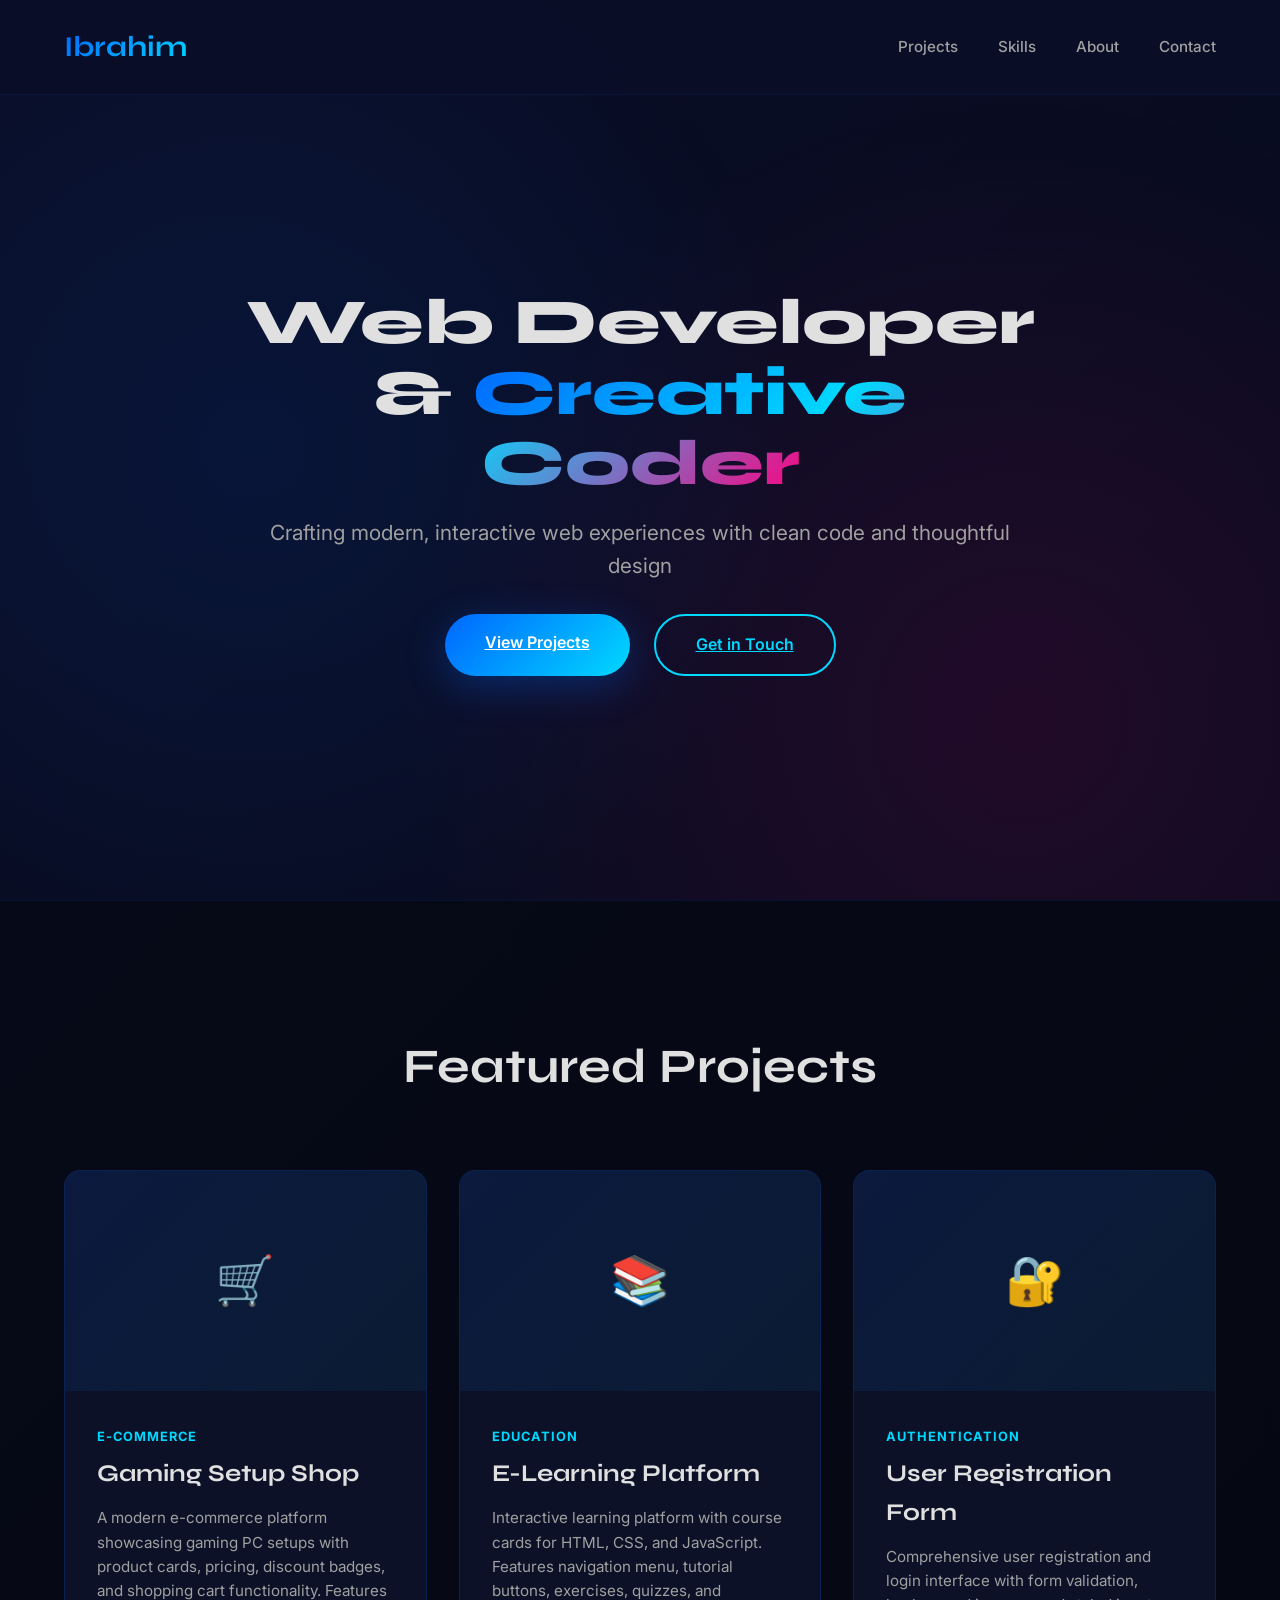
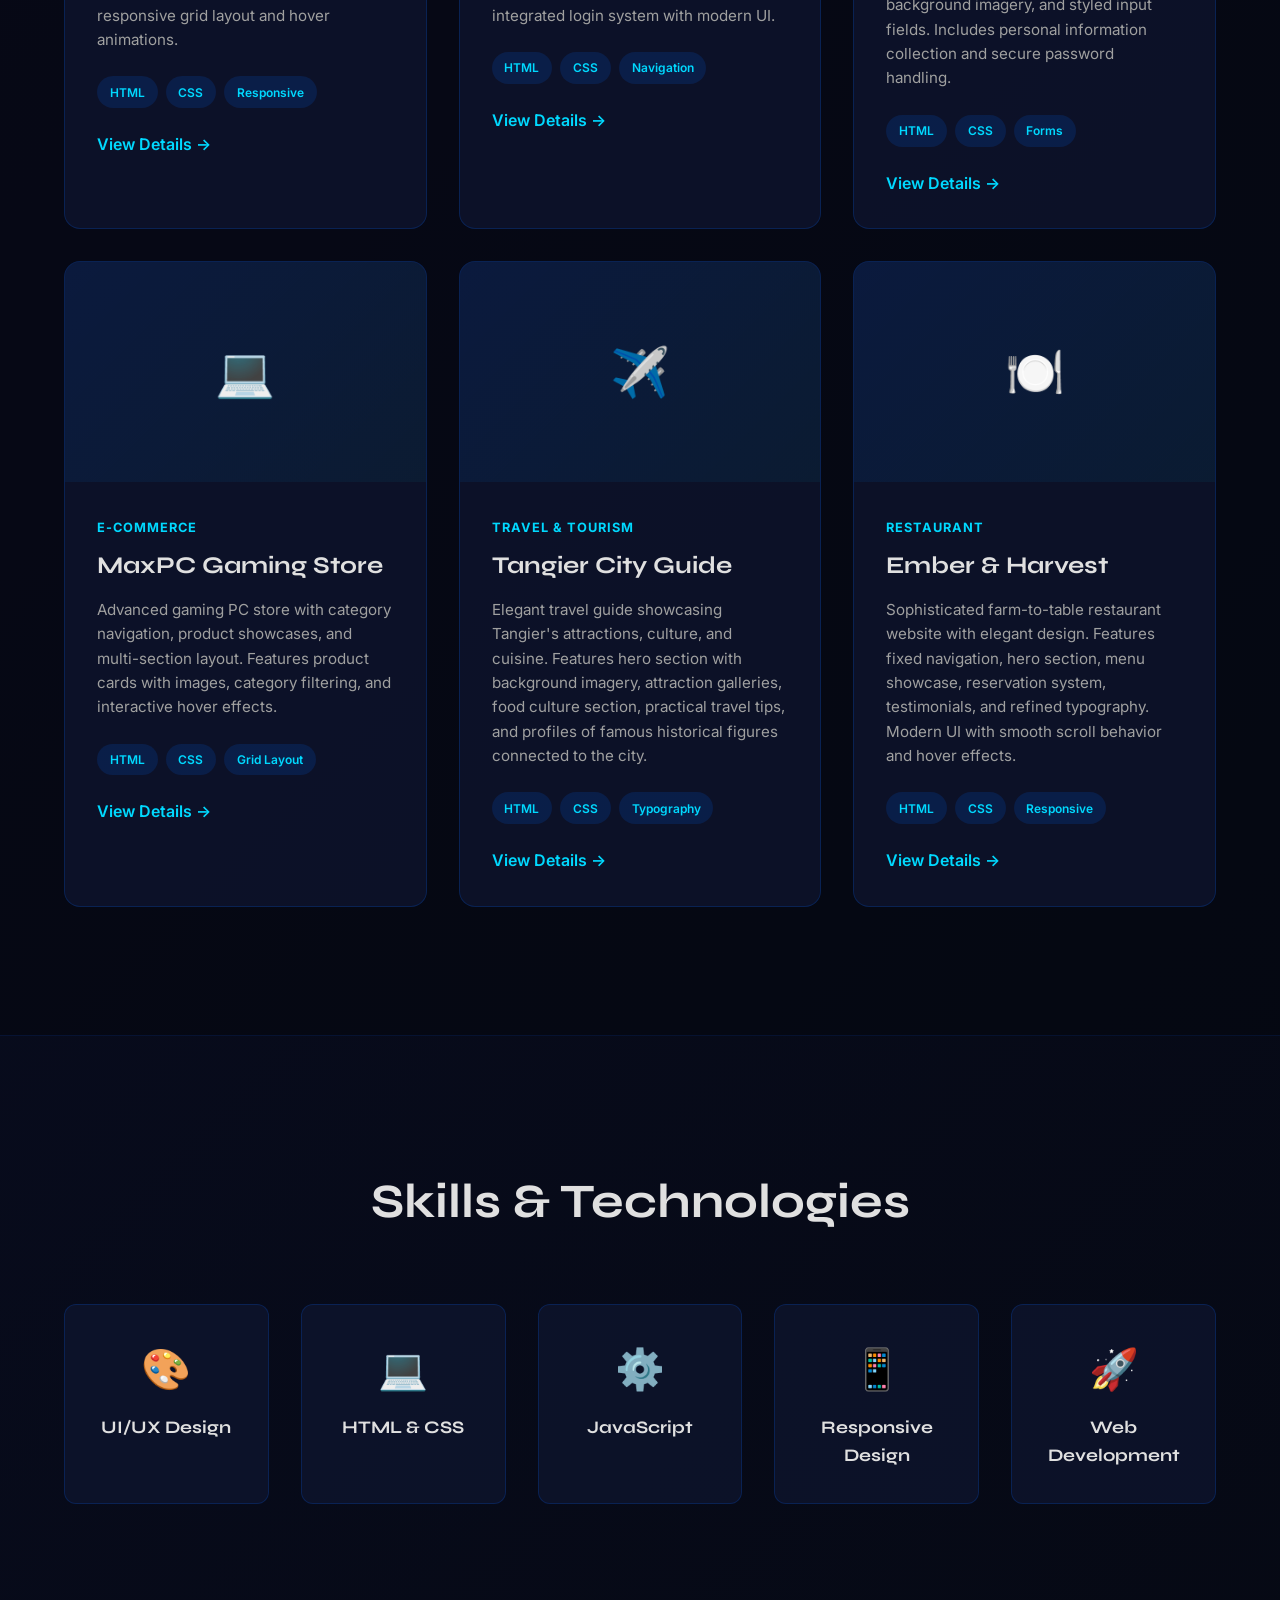
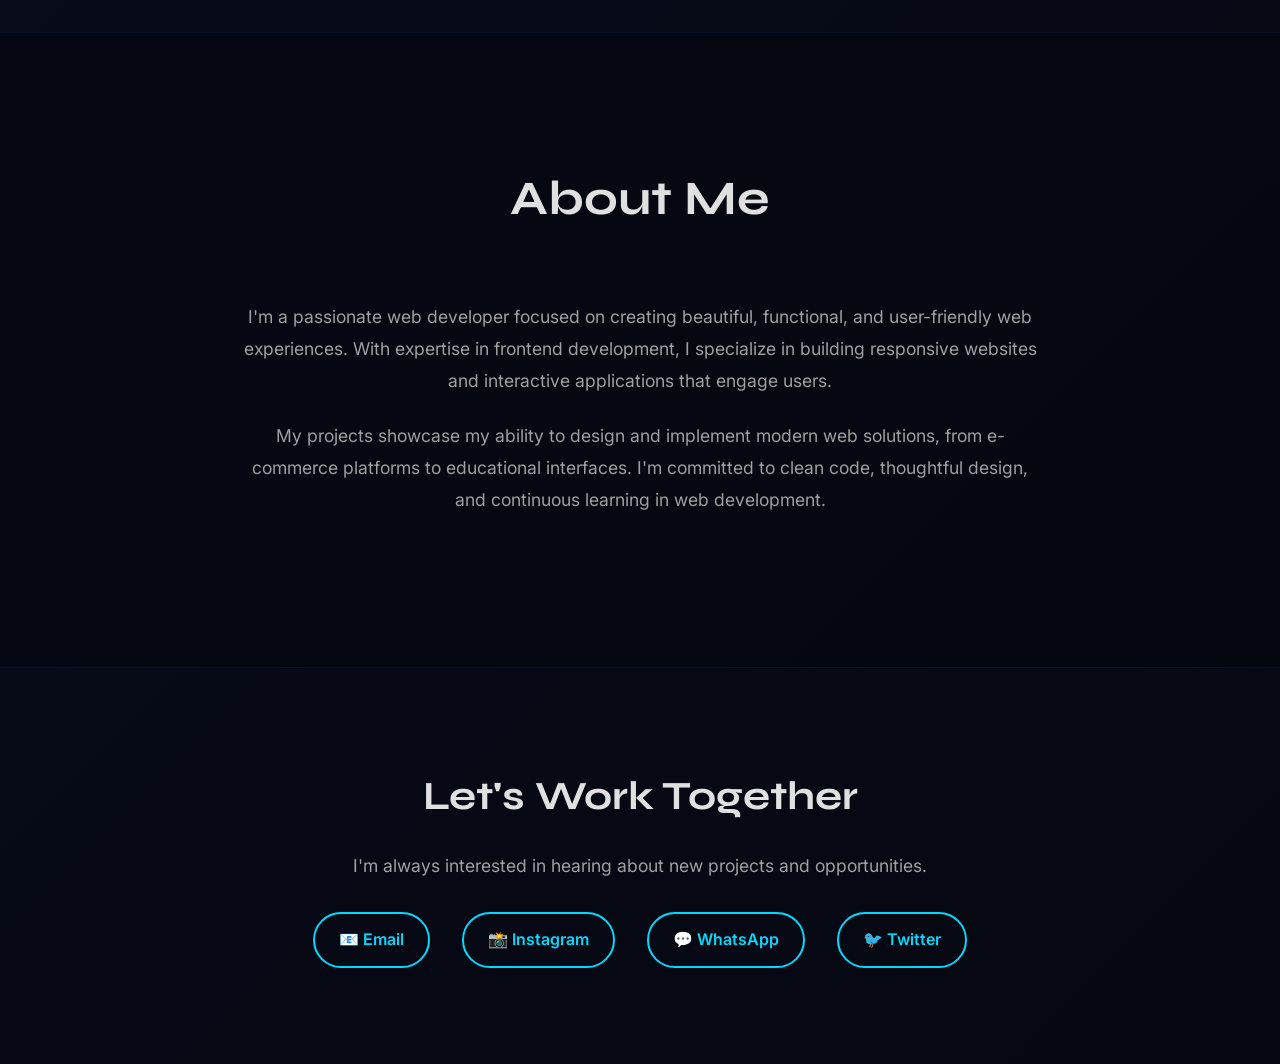
==== index.html @ f7ccb969 "Update index.html" ====
<!DOCTYPE html>
<html lang="en">
<head>
    <meta charset="UTF-8">
    <meta name="viewport" content="width=device-width, initial-scale=1.0">
    <title>Ibrahim - Web Developer Portfolio</title>
    <link rel="preconnect" href="https://fonts.googleapis.com">
    <link rel="preconnect" href="https://fonts.gstatic.com" crossorigin>
    <link href="https://fonts.googleapis.com/css2?family=Syne:wght@400;500;600;700;800&family=Inter:wght@300;400;500;600&display=swap" rel="stylesheet">
    <style>
        * {
            margin: 0;
            padding: 0;
            box-sizing: border-box;
        }

        :root {
            --primary: #0066ff;
            --secondary: #00d9ff;
            --dark: #0a0e27;
            --darker: #050810;
            --text: #e0e0e0;
            --text-muted: #a0a0a0;
            --accent: #ff0080;
            --success: #00d97e;
        }

        html {
            scroll-behavior: smooth;
        }

        body {
            font-family: 'Inter', sans-serif;
            background: linear-gradient(135deg, var(--dark) 0%, var(--darker) 100%);
            color: var(--text);
            line-height: 1.6;
            overflow-x: hidden;
            position: relative;
        }

        /* Background decorative elements */
        body::before {
            content: '';
            position: fixed;
            top: 0;
            left: 0;
            width: 100%;
            height: 100%;
            background: 
                radial-gradient(circle at 20% 50%, rgba(0, 102, 255, 0.1) 0%, transparent 50%),
                radial-gradient(circle at 80% 80%, rgba(255, 0, 128, 0.1) 0%, transparent 50%);
            pointer-events: none;
            z-index: -1;
        }

        /* Navigation */
        nav {
            position: fixed;
            top: 0;
            left: 0;
            right: 0;
            background: rgba(10, 14, 39, 0.95);
            backdrop-filter: blur(10px);
            padding: 1.5rem 5%;
            display: flex;
            justify-content: space-between;
            align-items: center;
            z-index: 1000;
            border-bottom: 1px solid rgba(0, 102, 255, 0.1);
        }

        .logo {
            font-family: 'Syne', sans-serif;
            font-size: 1.8rem;
            font-weight: 700;
            background: linear-gradient(135deg, var(--primary), var(--secondary));
            -webkit-background-clip: text;
            -webkit-text-fill-color: transparent;
            background-clip: text;
        }

        nav ul {
            display: flex;
            list-style: none;
            gap: 2.5rem;
        }

        nav a {
            color: var(--text-muted);
            text-decoration: none;
            font-size: 0.95rem;
            font-weight: 500;
            transition: color 0.3s ease;
            position: relative;
        }

        nav a::after {
            content: '';
            position: absolute;
            bottom: -5px;
            left: 0;
            width: 0;
            height: 2px;
            background: var(--secondary);
            transition: width 0.3s ease;
        }

        nav a:hover {
            color: var(--secondary);
        }

        nav a:hover::after {
            width: 100%;
        }

        /* Hero Section */
        .hero {
            min-height: 100vh;
            display: flex;
            align-items: center;
            justify-content: center;
            padding: 8rem 5% 4rem;
            text-align: center;
            position: relative;
            overflow: hidden;
        }

        .hero-content {
            max-width: 800px;
            z-index: 10;
            animation: fadeInUp 1s ease-out;
        }

        .hero h1 {
            font-family: 'Syne', sans-serif;
            font-size: 4rem;
            font-weight: 800;
            margin-bottom: 1rem;
            line-height: 1.1;
            animation: fadeInUp 1s ease-out 0.2s both;
        }

        .hero h1 .highlight {
            background: linear-gradient(135deg, var(--primary), var(--secondary), var(--accent));
            -webkit-background-clip: text;
            -webkit-text-fill-color: transparent;
            background-clip: text;
        }

        .hero p {
            font-size: 1.3rem;
            color: var(--text-muted);
            margin-bottom: 2rem;
            animation: fadeInUp 1s ease-out 0.4s both;
        }

        .cta-buttons {
            display: flex;
            gap: 1.5rem;
            justify-content: center;
            animation: fadeInUp 1s ease-out 0.6s both;
        }

        .btn {
            padding: 1rem 2.5rem;
            border: none;
            border-radius: 50px;
            font-size: 1rem;
            font-weight: 600;
            cursor: pointer;
            transition: all 0.3s ease;
            font-family: 'Inter', sans-serif;
        }

        .btn-primary {
            background: linear-gradient(135deg, var(--primary), var(--secondary));
            color: white;
            box-shadow: 0 10px 40px rgba(0, 102, 255, 0.3);
        }

        .btn-primary:hover {
            transform: translateY(-2px);
            box-shadow: 0 20px 60px rgba(0, 102, 255, 0.5);
        }

        .btn-secondary {
            background: transparent;
            color: var(--secondary);
            border: 2px solid var(--secondary);
        }

        .btn-secondary:hover {
            background: rgba(0, 217, 255, 0.1);
            transform: translateY(-2px);
        }

        /* Projects Section */
        .projects {
            padding: 8rem 5%;
            background: rgba(5, 8, 16, 0.6);
            border-top: 1px solid rgba(0, 102, 255, 0.1);
        }

        .section-title {
            font-family: 'Syne', sans-serif;
            font-size: 3rem;
            font-weight: 700;
            margin-bottom: 4rem;
            text-align: center;
        }

        .projects-grid {
            display: grid;
            grid-template-columns: repeat(auto-fit, minmax(350px, 1fr));
            gap: 2rem;
            max-width: 1400px;
            margin: 0 auto;
        }

        .project-card {
            background: rgba(14, 20, 45, 0.8);
            border: 1px solid rgba(0, 102, 255, 0.2);
            border-radius: 16px;
            overflow: hidden;
            transition: all 0.4s ease;
            animation: fadeInUp 0.8s ease-out forwards;
            opacity: 0;
        }

        .project-card:nth-child(1) { animation-delay: 0.1s; }
        .project-card:nth-child(2) { animation-delay: 0.2s; }
        .project-card:nth-child(3) { animation-delay: 0.3s; }
        .project-card:nth-child(4) { animation-delay: 0.4s; }

        .project-card:hover {
            border-color: var(--secondary);
            box-shadow: 0 20px 60px rgba(0, 217, 255, 0.2);
            transform: translateY(-8px);
        }

        .project-image {
            width: 100%;
            height: 220px;
            background: linear-gradient(135deg, rgba(0, 102, 255, 0.1), rgba(0, 217, 255, 0.05));
            display: flex;
            align-items: center;
            justify-content: center;
            font-size: 3rem;
            position: relative;
            overflow: hidden;
        }

        .project-image::before {
            content: '';
            position: absolute;
            top: 0;
            left: -100%;
            width: 100%;
            height: 100%;
            background: linear-gradient(90deg, transparent, rgba(255, 255, 255, 0.1), transparent);
            transition: left 0.5s;
        }

        .project-card:hover .project-image::before {
            left: 100%;
        }

        .project-content {
            padding: 2rem;
        }

        .project-tag {
            display: inline-block;
            color: var(--secondary);
            font-size: 0.8rem;
            font-weight: 700;
            text-transform: uppercase;
            margin-bottom: 0.5rem;
            letter-spacing: 1px;
        }

        .project-title {
            font-family: 'Syne', sans-serif;
            font-size: 1.5rem;
            font-weight: 700;
            margin-bottom: 0.8rem;
        }

        .project-desc {
            color: var(--text-muted);
            margin-bottom: 1.5rem;
            line-height: 1.6;
            font-size: 0.95rem;
        }

        .project-tech {
            display: flex;
            flex-wrap: wrap;
            gap: 0.5rem;
            margin-bottom: 1.5rem;
        }

        .tech-badge {
            background: rgba(0, 102, 255, 0.15);
            color: var(--secondary);
            padding: 0.4rem 0.8rem;
            border-radius: 20px;
            font-size: 0.75rem;
            font-weight: 600;
        }

        .project-link {
            display: inline-block;
            color: var(--secondary);
            text-decoration: none;
            font-weight: 600;
            transition: all 0.3s ease;
            position: relative;
        }

        .project-link::after {
            content: ' →';
            transition: transform 0.3s ease;
        }

        .project-link:hover::after {
            transform: translateX(5px);
        }

        /* Skills Section */
        .skills {
            padding: 8rem 5%;
            border-top: 1px solid rgba(0, 102, 255, 0.1);
        }

        .skills-grid {
            display: grid;
            grid-template-columns: repeat(auto-fit, minmax(200px, 1fr));
            gap: 2rem;
            max-width: 1200px;
            margin: 0 auto;
        }

        .skill-box {
            background: rgba(14, 20, 45, 0.8);
            border: 1px solid rgba(0, 102, 255, 0.2);
            border-radius: 12px;
            padding: 2rem;
            text-align: center;
            transition: all 0.3s ease;
            animation: fadeInUp 0.8s ease-out forwards;
            opacity: 0;
        }

        .skill-box:nth-child(1) { animation-delay: 0.1s; }
        .skill-box:nth-child(2) { animation-delay: 0.2s; }
        .skill-box:nth-child(3) { animation-delay: 0.3s; }
        .skill-box:nth-child(4) { animation-delay: 0.4s; }
        .skill-box:nth-child(5) { animation-delay: 0.5s; }

        .skill-box:hover {
            background: rgba(14, 20, 45, 1);
            border-color: var(--accent);
            box-shadow: 0 10px 40px rgba(255, 0, 128, 0.15);
            transform: translateY(-5px);
        }

        .skill-icon {
            font-size: 2.5rem;
            margin-bottom: 0.8rem;
        }

        .skill-name {
            font-family: 'Syne', sans-serif;
            font-weight: 700;
            font-size: 1.1rem;
        }

        /* About Section */
        .about {
            padding: 8rem 5%;
            background: rgba(5, 8, 16, 0.6);
            border-top: 1px solid rgba(0, 102, 255, 0.1);
        }

        .about-content {
            max-width: 800px;
            margin: 0 auto;
            text-align: center;
            animation: fadeInUp 0.8s ease-out;
        }

        .about-content p {
            font-size: 1.1rem;
            color: var(--text-muted);
            margin-bottom: 1.5rem;
            line-height: 1.8;
        }

        /* Footer / Contact */
        .contact {
            padding: 6rem 5%;
            text-align: center;
            border-top: 1px solid rgba(0, 102, 255, 0.1);
        }

        .contact h2 {
            font-family: 'Syne', sans-serif;
            font-size: 2.5rem;
            margin-bottom: 1.5rem;
        }

        .contact p {
            font-size: 1.1rem;
            color: var(--text-muted);
            margin-bottom: 2rem;
        }

        .contact-links {
            display: flex;
            gap: 2rem;
            justify-content: center;
            margin-top: 2rem;
            flex-wrap: wrap;
        }

        .contact-link {
            color: var(--secondary);
            text-decoration: none;
            font-weight: 600;
            transition: all 0.3s ease;
            padding: 0.8rem 1.5rem;
            border: 2px solid var(--secondary);
            border-radius: 50px;
        }

        .contact-link:hover {
            background: rgba(0, 217, 255, 0.1);
            transform: translateY(-2px);
        }

        /* Animations */
        @keyframes fadeInUp {
            from {
                opacity: 0;
                transform: translateY(30px);
            }
            to {
                opacity: 1;
                transform: translateY(0);
            }
        }

        /* Responsive */
        @media (max-width: 768px) {
            nav {
                padding: 1rem 3%;
                flex-direction: column;
                gap: 1rem;
            }

            nav ul {
                gap: 1rem;
                font-size: 0.85rem;
            }

            .hero {
                padding: 6rem 3% 2rem;
            }

            .hero h1 {
                font-size: 2.5rem;
            }

            .hero p {
                font-size: 1rem;
            }

            .cta-buttons {
                flex-direction: column;
                gap: 1rem;
            }

            .btn {
                width: 100%;
            }

            .section-title {
                font-size: 2rem;
            }

            .projects-grid {
                grid-template-columns: 1fr;
            }

            .skills-grid {
                grid-template-columns: repeat(2, 1fr);
            }

            .contact-links {
                flex-direction: column;
                gap: 1rem;
            }

            .contact-link {
                width: 100%;
            }
        }
    </style>
</head>
<body>
    <!-- Navigation -->
    <nav>
        <div class="logo">Ibrahim</div>
        <ul>
            <li><a href="#projects">Projects</a></li>
            <li><a href="#skills">Skills</a></li>
            <li><a href="#about">About</a></li>
            <li><a href="#contact">Contact</a></li>
        </ul>
    </nav>

    <!-- Hero Section -->
    <section class="hero">
        <div class="hero-content">
            <h1>Web Developer & <span class="highlight">Creative Coder</span></h1>
            <p>Crafting modern, interactive web experiences with clean code and thoughtful design</p>
            <div class="cta-buttons">
                <a href="#projects" class="btn btn-primary">View Projects</a>
                <a href="#contact" class="btn btn-secondary">Get in Touch</a>
            </div>
        </div>
    </section>

    <!-- Projects Section -->
    <section class="projects" id="projects">
        <h2 class="section-title">Featured Projects</h2>
        <div class="projects-grid">
            <!-- Project 1: E-Commerce Shop -->
            <div class="project-card">
                <div class="project-image">🛒</div>
                <div class="project-content">
                    <span class="project-tag">E-Commerce</span>
                    <h3 class="project-title">Gaming Setup Shop</h3>
                    <p class="project-desc">A modern e-commerce platform showcasing gaming PC setups with product cards, pricing, discount badges, and shopping cart functionality. Features responsive grid layout and hover animations.</p>
                    <div class="project-tech">
                        <span class="tech-badge">HTML</span>
                        <span class="tech-badge">CSS</span>
                        <span class="tech-badge">Responsive</span>
                    </div>
                    <a href="https://ibrahimxxd1.github.io/setupgame/" class="project-link" target="_blank">View Details</a>
                </div>
            </div>

            <!-- Project 2: E-Learning Platform -->
            <div class="project-card">
                <div class="project-image">📚</div>
                <div class="project-content">
                    <span class="project-tag">Education</span>
                    <h3 class="project-title">E-Learning Platform</h3>
                    <p class="project-desc">Interactive learning platform with course cards for HTML, CSS, and JavaScript. Features navigation menu, tutorial buttons, exercises, quizzes, and integrated login system with modern UI.</p>
                    <div class="project-tech">
                        <span class="tech-badge">HTML</span>
                        <span class="tech-badge">CSS</span>
                        <span class="tech-badge">Navigation</span>
                    </div>
                    <a href="https://ibrahimxxd1.github.io/e-learning/" class="project-link" target="_blank">View Details</a>
                </div>
            </div>

            <!-- Project 3: User Authentication Form -->
            <div class="project-card">
                <div class="project-image">🔐</div>
                <div class="project-content">
                    <span class="project-tag">Authentication</span>
                    <h3 class="project-title">User Registration Form</h3>
                    <p class="project-desc">Comprehensive user registration and login interface with form validation, background imagery, and styled input fields. Includes personal information collection and secure password handling.</p>
                    <div class="project-tech">
                        <span class="tech-badge">HTML</span>
                        <span class="tech-badge">CSS</span>
                        <span class="tech-badge">Forms</span>
                    </div>
                    <a href="https://ibrahimxxd1.github.io/loginpage/" class="project-link" target="_blank">View Details</a>
                </div>
            </div>

            <!-- Project 4: MaxPC Gaming Store -->
            <div class="project-card">
                <div class="project-image">💻</div>
                <div class="project-content">
                    <span class="project-tag">E-Commerce</span>
                    <h3 class="project-title">MaxPC Gaming Store</h3>
                    <p class="project-desc">Advanced gaming PC store with category navigation, product showcases, and multi-section layout. Features product cards with images, category filtering, and interactive hover effects.</p>
                    <div class="project-tech">
                        <span class="tech-badge">HTML</span>
                        <span class="tech-badge">CSS</span>
                        <span class="tech-badge">Grid Layout</span>
                    </div>
                    <a href="https://ibrahimxxd1.github.io/maxpc/" class="project-link" target="_blank">View Details</a>
                </div>
            </div>

            <!-- Project 5: Tangier City Guide -->
            <div class="project-card">
                <div class="project-image">✈️</div>
                <div class="project-content">
                    <span class="project-tag">Travel & Tourism</span>
                    <h3 class="project-title">Tangier City Guide</h3>
                    <p class="project-desc">Elegant travel guide showcasing Tangier's attractions, culture, and cuisine. Features hero section with background imagery, attraction galleries, food culture section, practical travel tips, and profiles of famous historical figures connected to the city.</p>
                    <div class="project-tech">
                        <span class="tech-badge">HTML</span>
                        <span class="tech-badge">CSS</span>
                        <span class="tech-badge">Typography</span>
                    </div>
                    <a href="https://ibrahimxxd1.github.io/tangier-/" class="project-link" target="_blank">View Details</a>
                </div>
            </div>

            <!-- Project 6: Ember & Harvest Restaurant -->
            <div class="project-card">
                <div class="project-image">🍽️</div>
                <div class="project-content">
                    <span class="project-tag">Restaurant</span>
                    <h3 class="project-title">Ember & Harvest</h3>
                    <p class="project-desc">Sophisticated farm-to-table restaurant website with elegant design. Features fixed navigation, hero section, menu showcase, reservation system, testimonials, and refined typography. Modern UI with smooth scroll behavior and hover effects.</p>
                    <div class="project-tech">
                        <span class="tech-badge">HTML</span>
                        <span class="tech-badge">CSS</span>
                        <span class="tech-badge">Responsive</span>
                    </div>
                    <a href="https://ibrahimxxd1.github.io/resto/" class="project-link" target="_blank">View Details</a>
                </div>
            </div>
        </div>
    </section>

    <!-- Skills Section -->
    <section class="skills" id="skills">
        <h2 class="section-title">Skills & Technologies</h2>
        <div class="skills-grid">
            <div class="skill-box">
                <div class="skill-icon">🎨</div>
                <div class="skill-name">UI/UX Design</div>
            </div>
            <div class="skill-box">
                <div class="skill-icon">💻</div>
                <div class="skill-name">HTML & CSS</div>
            </div>
            <div class="skill-box">
                <div class="skill-icon">⚙️</div>
                <div class="skill-name">JavaScript</div>
            </div>
            <div class="skill-box">
                <div class="skill-icon">📱</div>
                <div class="skill-name">Responsive Design</div>
            </div>
            <div class="skill-box">
                <div class="skill-icon">🚀</div>
                <div class="skill-name">Web Development</div>
            </div>
        </div>
    </section>

    <!-- About Section -->
    <section class="about" id="about">
        <h2 class="section-title">About Me</h2>
        <div class="about-content">
            <p>I'm a passionate web developer focused on creating beautiful, functional, and user-friendly web experiences. With expertise in frontend development, I specialize in building responsive websites and interactive applications that engage users.</p>
            <p>My projects showcase my ability to design and implement modern web solutions, from e-commerce platforms to educational interfaces. I'm committed to clean code, thoughtful design, and continuous learning in web development.</p>
        </div>
    </section>

    <!-- Contact Section -->
    <section class="contact" id="contact">
        <h2>Let's Work Together</h2>
        <p>I'm always interested in hearing about new projects and opportunities.</p>
        <div class="contact-links">
            <a href="/cdn-cgi/l/email-protection#9ff6fdedfef7f6f2b1fdeaf6f3fbecaedff8f2fef6f3b1fcf0f2" class="contact-link">📧 Email</a>
            <a href="#" class="contact-link">📸 Instagram</a>
            <a href="#" class="contact-link">💬 WhatsApp</a>
            <a href="#" class="contact-link">🐦 Twitter</
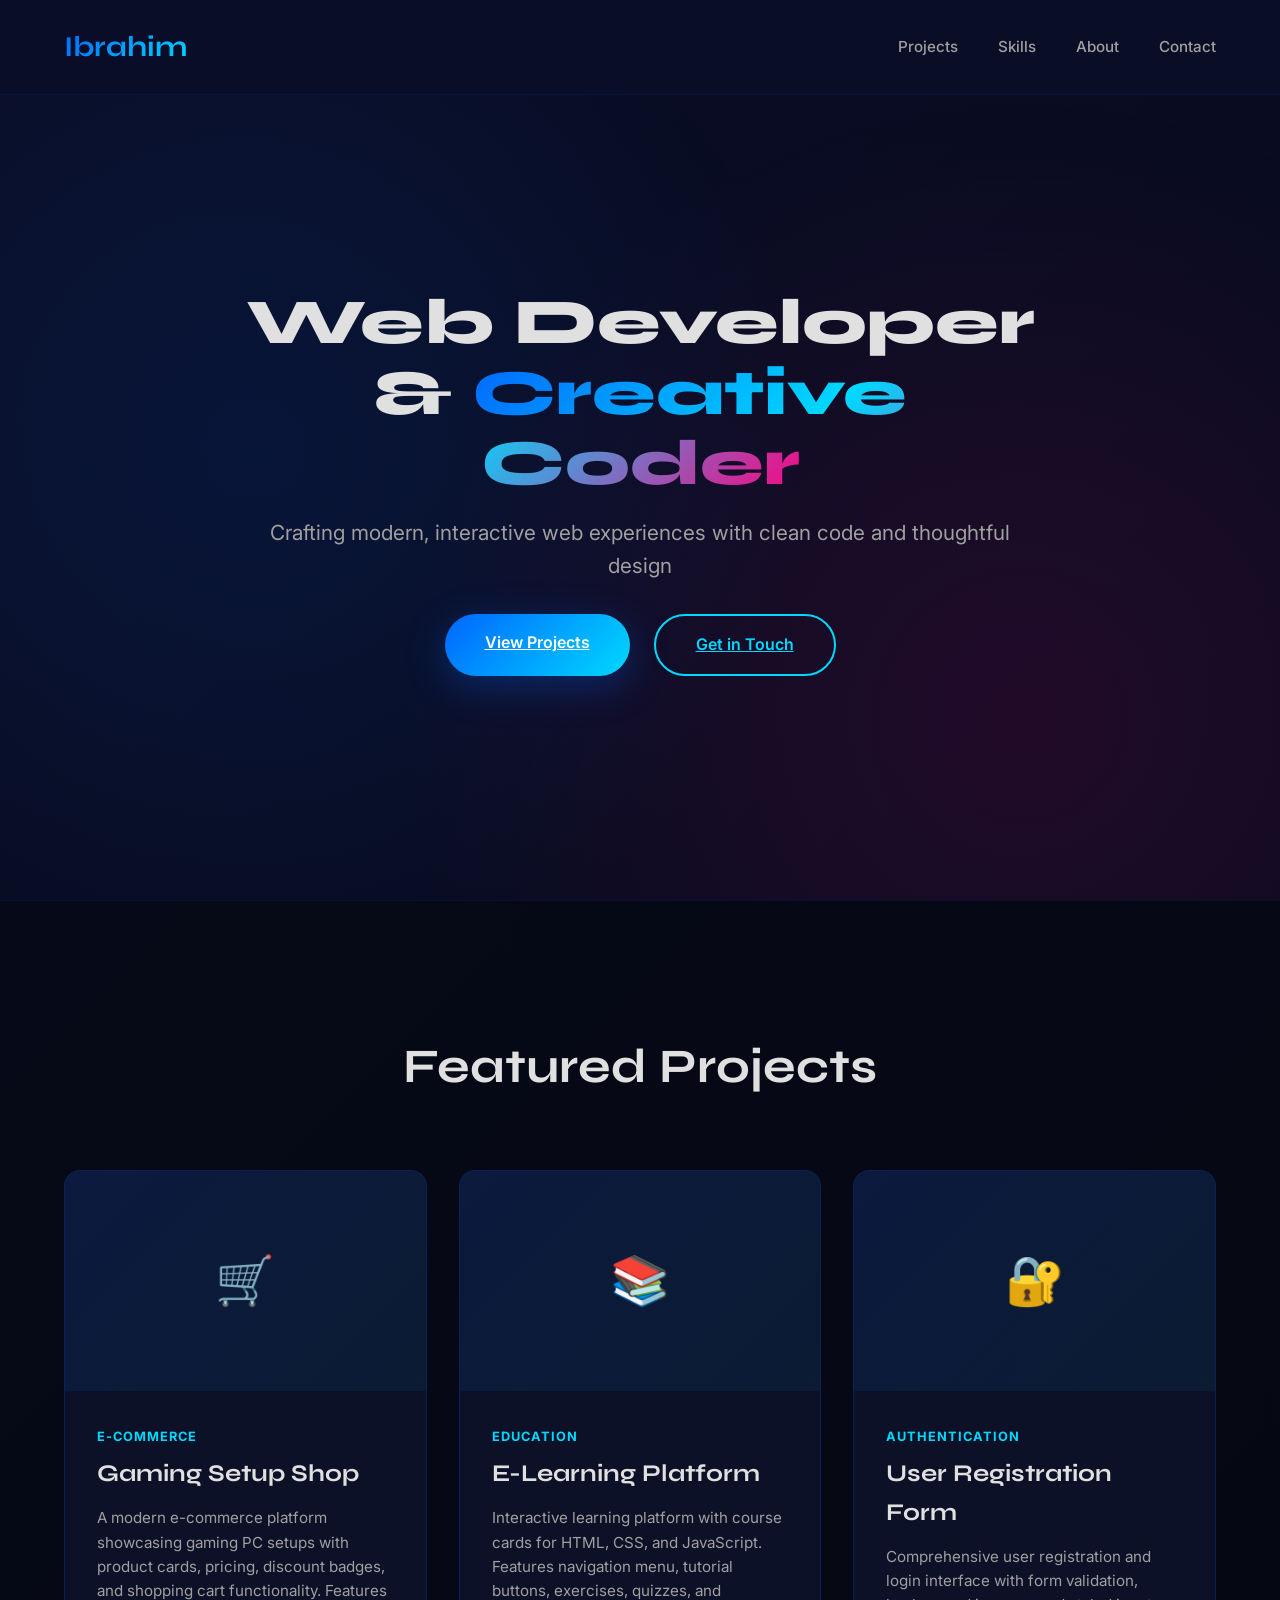
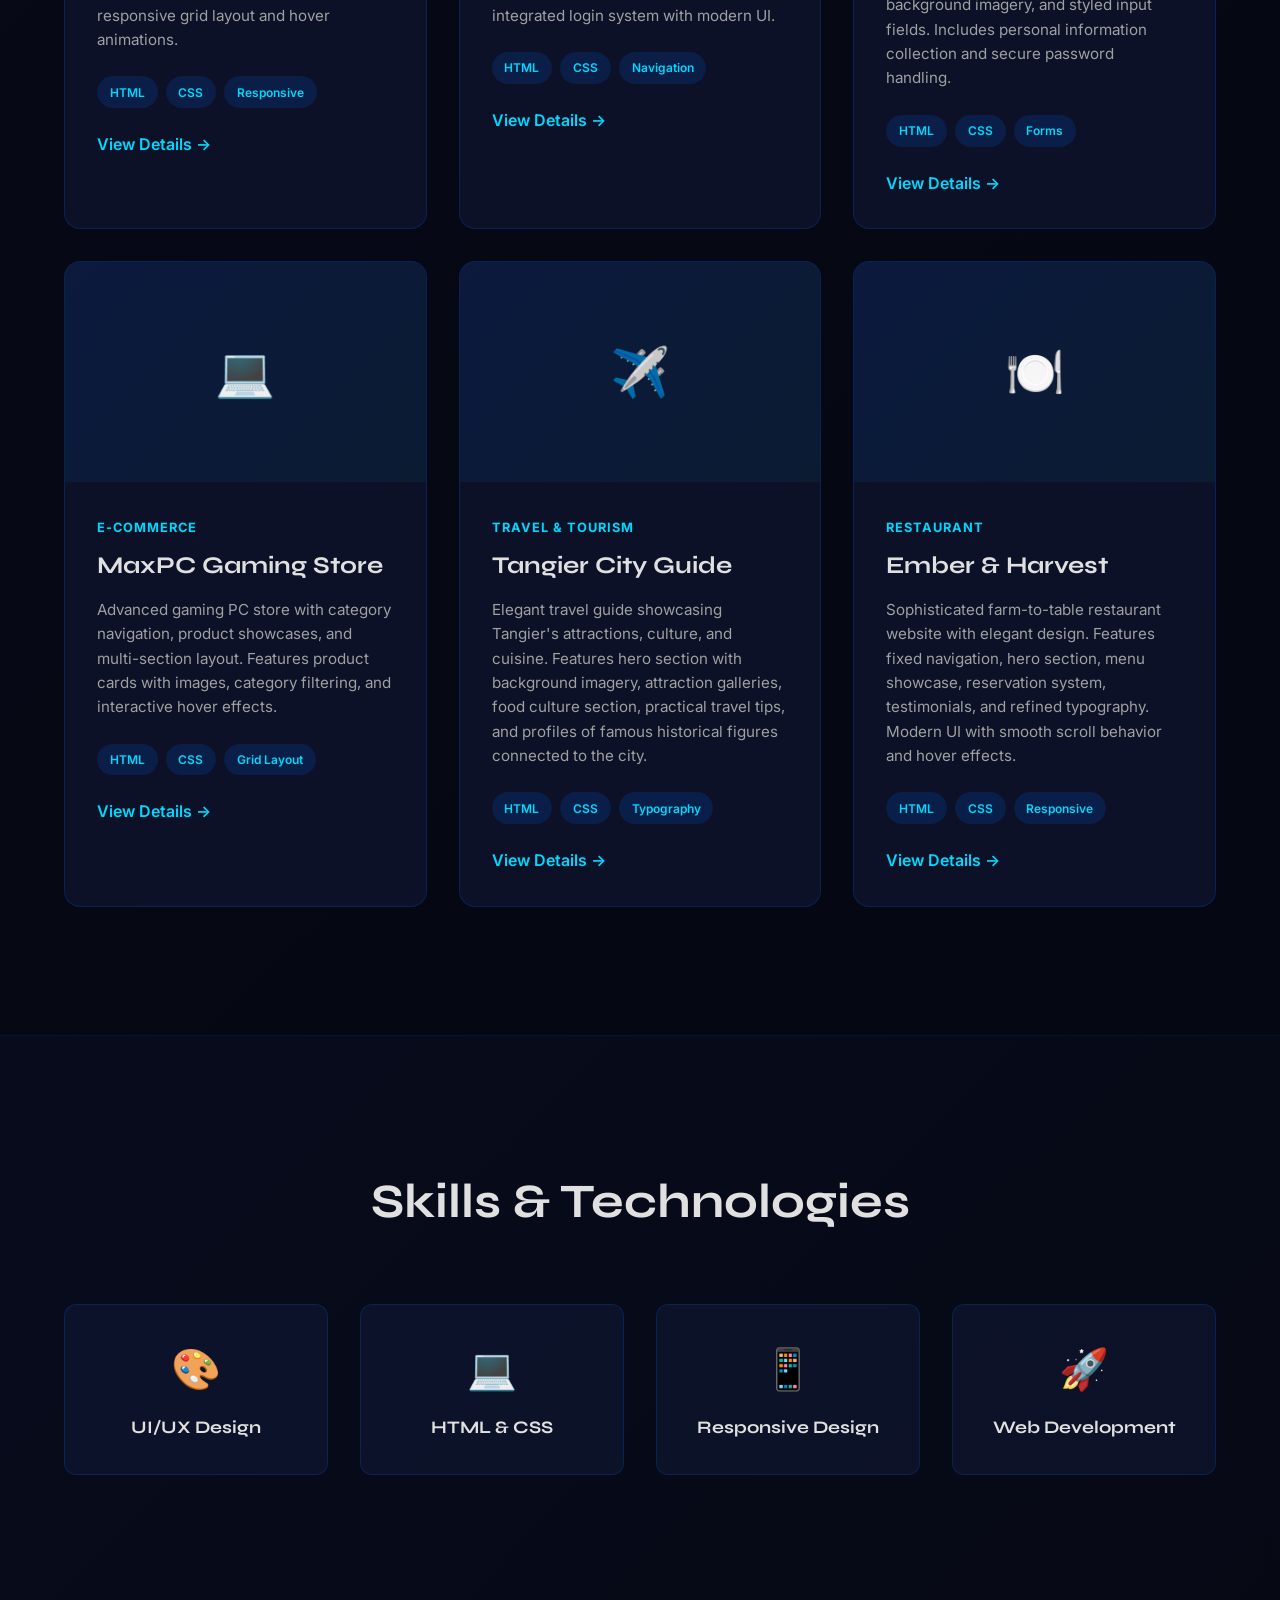
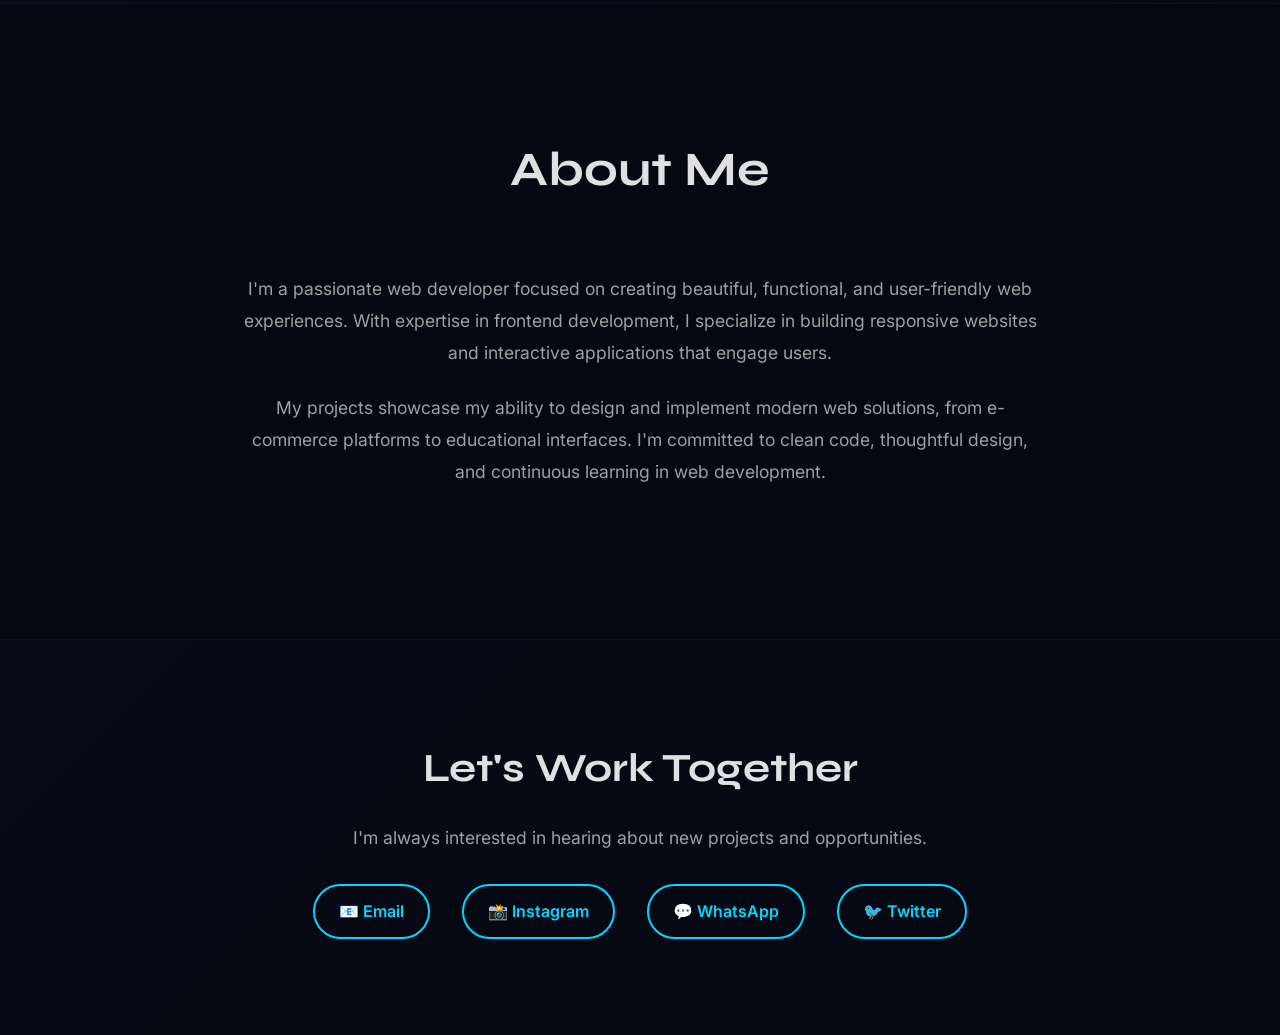
==== commit 400bb290: "Update index.html" ====
--- a/index.html
+++ b/index.html
@@ -647,10 +647,6 @@
                 <div class="skill-name">HTML & CSS</div>
             </div>
             <div class="skill-box">
-                <div class="skill-icon">⚙️</div>
-                <div class="skill-name">JavaScript</div>
-            </div>
-            <div class="skill-box">
                 <div class="skill-icon">📱</div>
                 <div class="skill-name">Responsive Design</div>
             </div>
@@ -680,3 +676,4 @@
             <a href="#" class="contact-link">💬 WhatsApp</a>
             <a href="#" class="contact-link">🐦 Twitter</
 
+
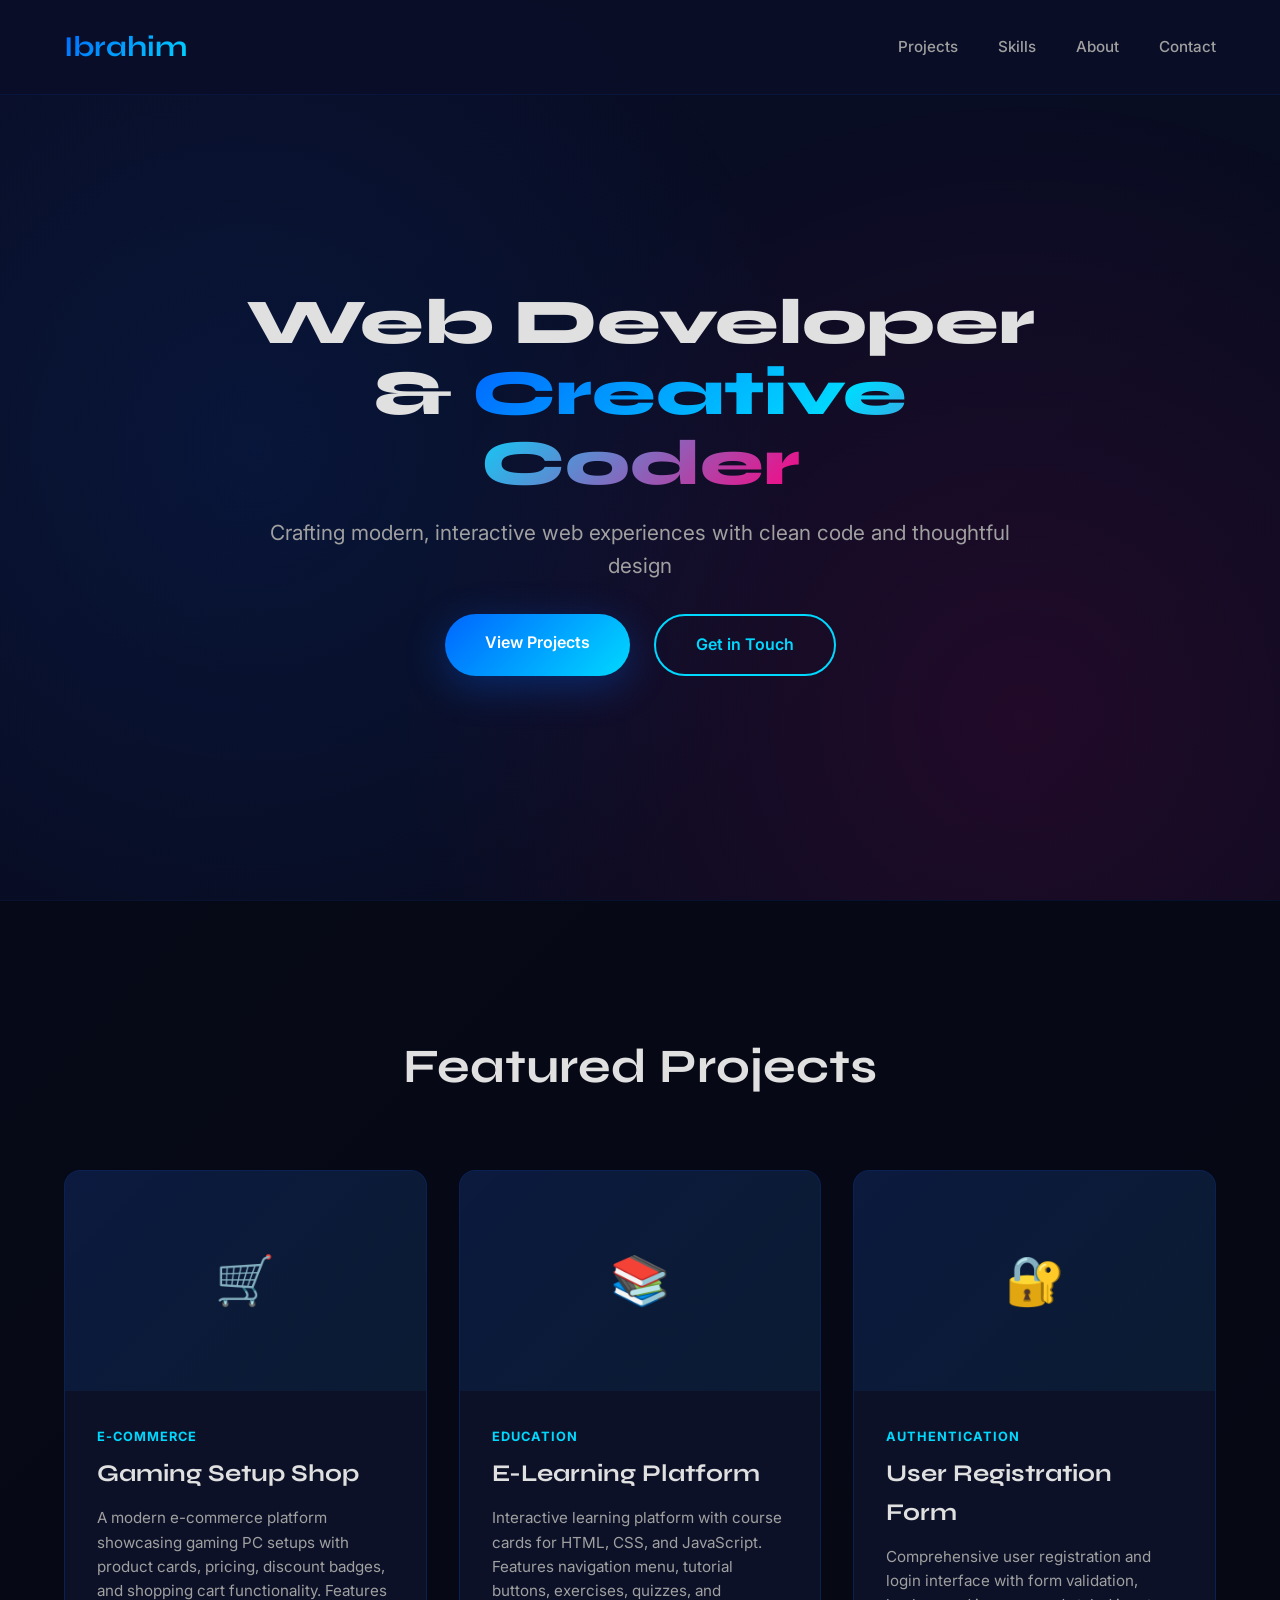
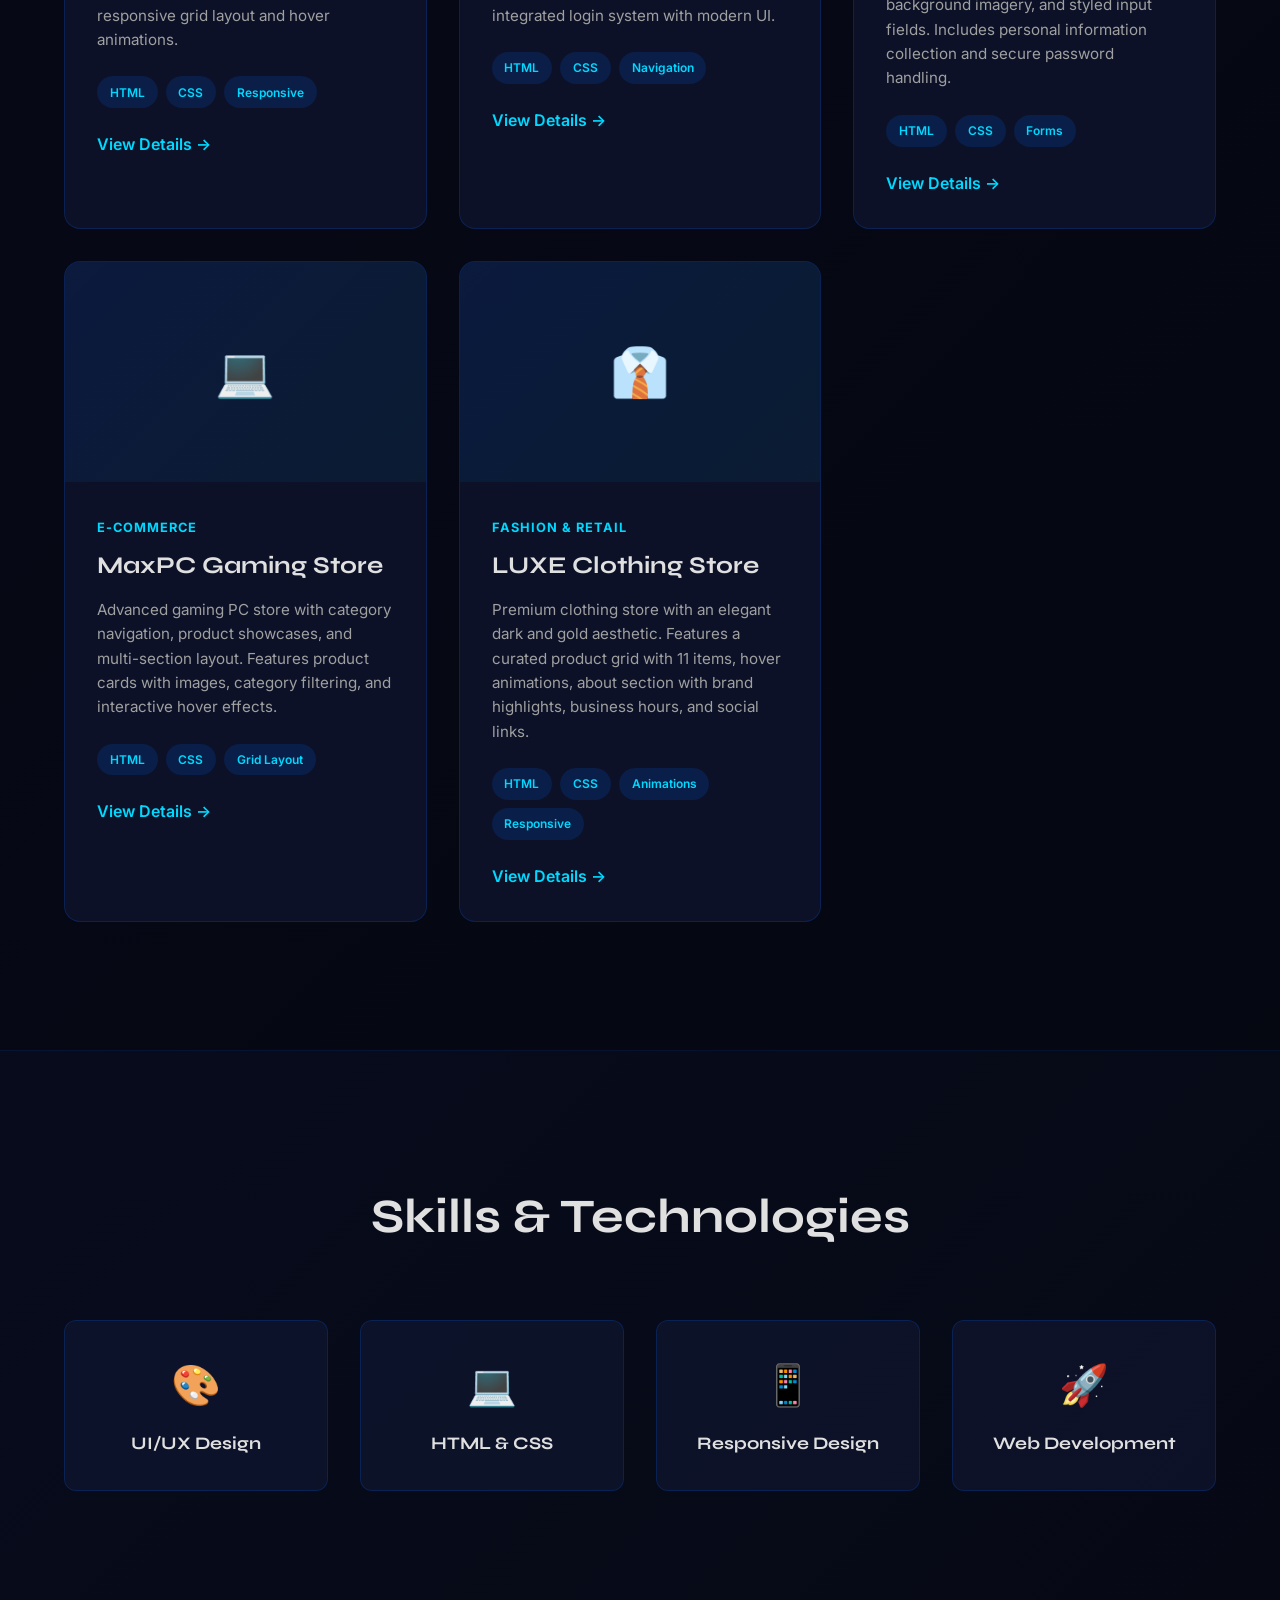
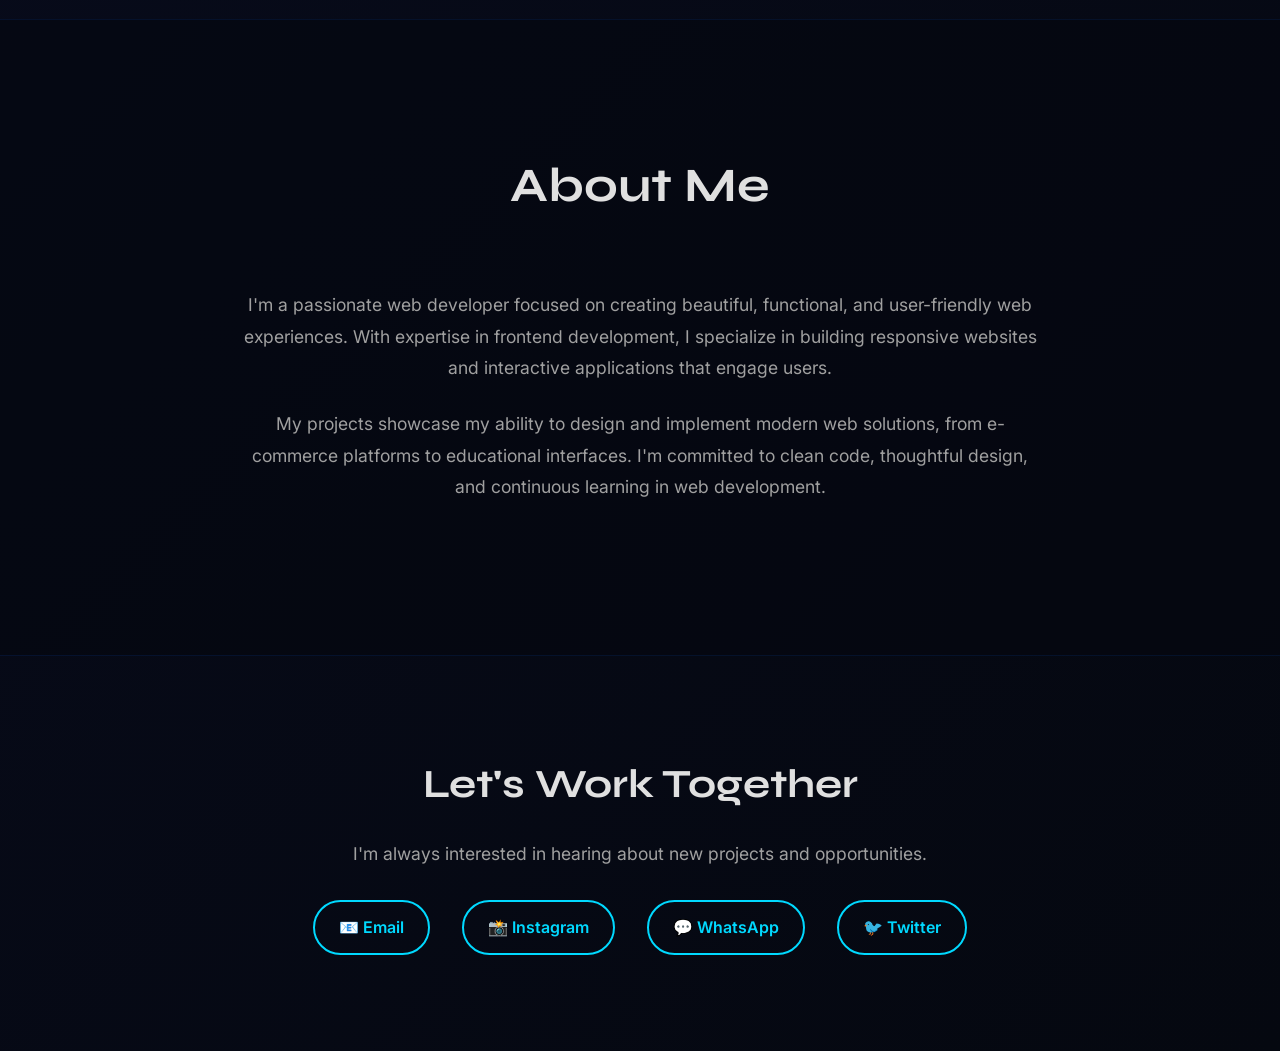
==== commit 3db9fe44: "Update index.html" ====
--- a/index.html
+++ b/index.html
@@ -38,7 +38,6 @@
             position: relative;
         }
 
-        /* Background decorative elements */
         body::before {
             content: '';
             position: fixed;
@@ -53,7 +52,6 @@
             z-index: -1;
         }
 
-        /* Navigation */
         nav {
             position: fixed;
             top: 0;
@@ -113,7 +111,6 @@
             width: 100%;
         }
 
-        /* Hero Section */
         .hero {
             min-height: 100vh;
             display: flex;
@@ -170,6 +167,8 @@
             cursor: pointer;
             transition: all 0.3s ease;
             font-family: 'Inter', sans-serif;
+            text-decoration: none;
+            display: inline-block;
         }
 
         .btn-primary {
@@ -194,7 +193,6 @@
             transform: translateY(-2px);
         }
 
-        /* Projects Section */
         .projects {
             padding: 8rem 5%;
             background: rgba(5, 8, 16, 0.6);
@@ -231,6 +229,7 @@
         .project-card:nth-child(2) { animation-delay: 0.2s; }
         .project-card:nth-child(3) { animation-delay: 0.3s; }
         .project-card:nth-child(4) { animation-delay: 0.4s; }
+        .project-card:nth-child(5) { animation-delay: 0.5s; }
 
         .project-card:hover {
             border-color: var(--secondary);
@@ -327,7 +326,6 @@
             transform: translateX(5px);
         }
 
-        /* Skills Section */
         .skills {
             padding: 8rem 5%;
             border-top: 1px solid rgba(0, 102, 255, 0.1);
@@ -376,7 +374,6 @@
             font-size: 1.1rem;
         }
 
-        /* About Section */
         .about {
             padding: 8rem 5%;
             background: rgba(5, 8, 16, 0.6);
@@ -397,7 +394,6 @@
             line-height: 1.8;
         }
 
-        /* Footer / Contact */
         .contact {
             padding: 6rem 5%;
             text-align: center;
@@ -439,7 +435,6 @@
             transform: translateY(-2px);
         }
 
-        /* Animations */
         @keyframes fadeInUp {
             from {
                 opacity: 0;
@@ -451,7 +446,6 @@
             }
         }
 
-        /* Responsive */
         @media (max-width: 768px) {
             nav {
                 padding: 1rem 3%;
@@ -509,7 +503,7 @@
     </style>
 </head>
 <body>
-    <!-- Navigation -->
+
     <nav>
         <div class="logo">Ibrahim</div>
         <ul>
@@ -520,7 +514,6 @@
         </ul>
     </nav>
 
-    <!-- Hero Section -->
     <section class="hero">
         <div class="hero-content">
             <h1>Web Developer & <span class="highlight">Creative Coder</span></h1>
@@ -532,11 +525,10 @@
         </div>
     </section>
 
-    <!-- Projects Section -->
     <section class="projects" id="projects">
         <h2 class="section-title">Featured Projects</h2>
         <div class="projects-grid">
-            <!-- Project 1: E-Commerce Shop -->
+
             <div class="project-card">
                 <div class="project-image">🛒</div>
                 <div class="project-content">
@@ -548,11 +540,10 @@
                         <span class="tech-badge">CSS</span>
                         <span class="tech-badge">Responsive</span>
                     </div>
-                    <a href="https://ibrahimxxd1.github.io/setupgame/" class="project-link" target="_blank">View Details</a>
+                    <a href="https://ibrahimxxd1.github.io/pro/" class="project-link" target="_blank">View Details</a>
                 </div>
             </div>
 
-            <!-- Project 2: E-Learning Platform -->
             <div class="project-card">
                 <div class="project-image">📚</div>
                 <div class="project-content">
@@ -564,11 +555,10 @@
                         <span class="tech-badge">CSS</span>
                         <span class="tech-badge">Navigation</span>
                     </div>
-                    <a href="https://ibrahimxxd1.github.io/e-learning/" class="project-link" target="_blank">View Details</a>
+                    <a href="https://ibrahimxxd1.github.io/port/" class="project-link" target="_blank">View Details</a>
                 </div>
             </div>
 
-            <!-- Project 3: User Authentication Form -->
             <div class="project-card">
                 <div class="project-image">🔐</div>
                 <div class="project-content">
@@ -580,11 +570,10 @@
                         <span class="tech-badge">CSS</span>
                         <span class="tech-badge">Forms</span>
                     </div>
-                    <a href="https://ibrahimxxd1.github.io/loginpage/" class="project-link" target="_blank">View Details</a>
+                    <a href="https://ibrahimxxd1.github.io/portfolio/" class="project-link" target="_blank">View Details</a>
                 </div>
             </div>
 
-            <!-- Project 4: MaxPC Gaming Store -->
             <div class="project-card">
                 <div class="project-image">💻</div>
                 <div class="project-content">
@@ -596,45 +585,30 @@
                         <span class="tech-badge">CSS</span>
                         <span class="tech-badge">Grid Layout</span>
                     </div>
-                    <a href="https://ibrahimxxd1.github.io/maxpc/" class="project-link" target="_blank">View Details</a>
+                    <a href="https://ibrahimxxd1.github.io/ptr/" class="project-link" target="_blank">View Details</a>
                 </div>
             </div>
 
-            <!-- Project 5: Tangier City Guide -->
+            <!-- NEW PROJECT -->
             <div class="project-card">
-                <div class="project-image">✈️</div>
+                <div class="project-image">👔</div>
                 <div class="project-content">
-                    <span class="project-tag">Travel & Tourism</span>
-                    <h3 class="project-title">Tangier City Guide</h3>
-                    <p class="project-desc">Elegant travel guide showcasing Tangier's attractions, culture, and cuisine. Features hero section with background imagery, attraction galleries, food culture section, practical travel tips, and profiles of famous historical figures connected to the city.</p>
+                    <span class="project-tag">Fashion & Retail</span>
+                    <h3 class="project-title">LUXE Clothing Store</h3>
+                    <p class="project-desc">Premium clothing store with an elegant dark and gold aesthetic. Features a curated product grid with 11 items, hover animations, about section with brand highlights, business hours, and social links.</p>
                     <div class="project-tech">
                         <span class="tech-badge">HTML</span>
                         <span class="tech-badge">CSS</span>
-                        <span class="tech-badge">Typography</span>
-                    </div>
-                    <a href="https://ibrahimxxd1.github.io/tangier-/" class="project-link" target="_blank">View Details</a>
-                </div>
-            </div>
-
-            <!-- Project 6: Ember & Harvest Restaurant -->
-            <div class="project-card">
-                <div class="project-image">🍽️</div>
-                <div class="project-content">
-                    <span class="project-tag">Restaurant</span>
-                    <h3 class="project-title">Ember & Harvest</h3>
-                    <p class="project-desc">Sophisticated farm-to-table restaurant website with elegant design. Features fixed navigation, hero section, menu showcase, reservation system, testimonials, and refined typography. Modern UI with smooth scroll behavior and hover effects.</p>
-                    <div class="project-tech">
-                        <span class="tech-badge">HTML</span>
-                        <span class="tech-badge">CSS</span>
+                        <span class="tech-badge">Animations</span>
                         <span class="tech-badge">Responsive</span>
                     </div>
-                    <a href="https://ibrahimxxd1.github.io/resto/" class="project-link" target="_blank">View Details</a>
+                    <a href="https://ibrahimxxd1.github.io/cloths-shop/" class="project-link" target="_blank">View Details</a>
                 </div>
             </div>
+
         </div>
     </section>
 
-    <!-- Skills Section -->
     <section class="skills" id="skills">
         <h2 class="section-title">Skills & Technologies</h2>
         <div class="skills-grid">
@@ -657,7 +631,6 @@
         </div>
     </section>
 
-    <!-- About Section -->
     <section class="about" id="about">
         <h2 class="section-title">About Me</h2>
         <div class="about-content">
@@ -666,14 +639,16 @@
         </div>
     </section>
 
-    <!-- Contact Section -->
     <section class="contact" id="contact">
         <h2>Let's Work Together</h2>
         <p>I'm always interested in hearing about new projects and opportunities.</p>
         <div class="contact-links">
-            <a href="/cdn-cgi/l/email-protection#9ff6fdedfef7f6f2b1fdeaf6f3fbecaedff8f2fef6f3b1fcf0f2" class="contact-link">📧 Email</a>
-            <a href="#" class="contact-link">📸 Instagram</a>
+            <a href="mailto:ibrahim.builds1@gmail.com" class="contact-link" target="_blank">📧 Email</a>
+            <a href="https://www.instagram.com/ibrahim.builds/" class="contact-link" target="_blank">📸 Instagram</a>
             <a href="#" class="contact-link">💬 WhatsApp</a>
-            <a href="#" class="contact-link">🐦 Twitter</
-
-
+            <a href="#" class="contact-link">🐦 Twitter</a>
+        </div>
+    </section>
+
+</body>
+</html>
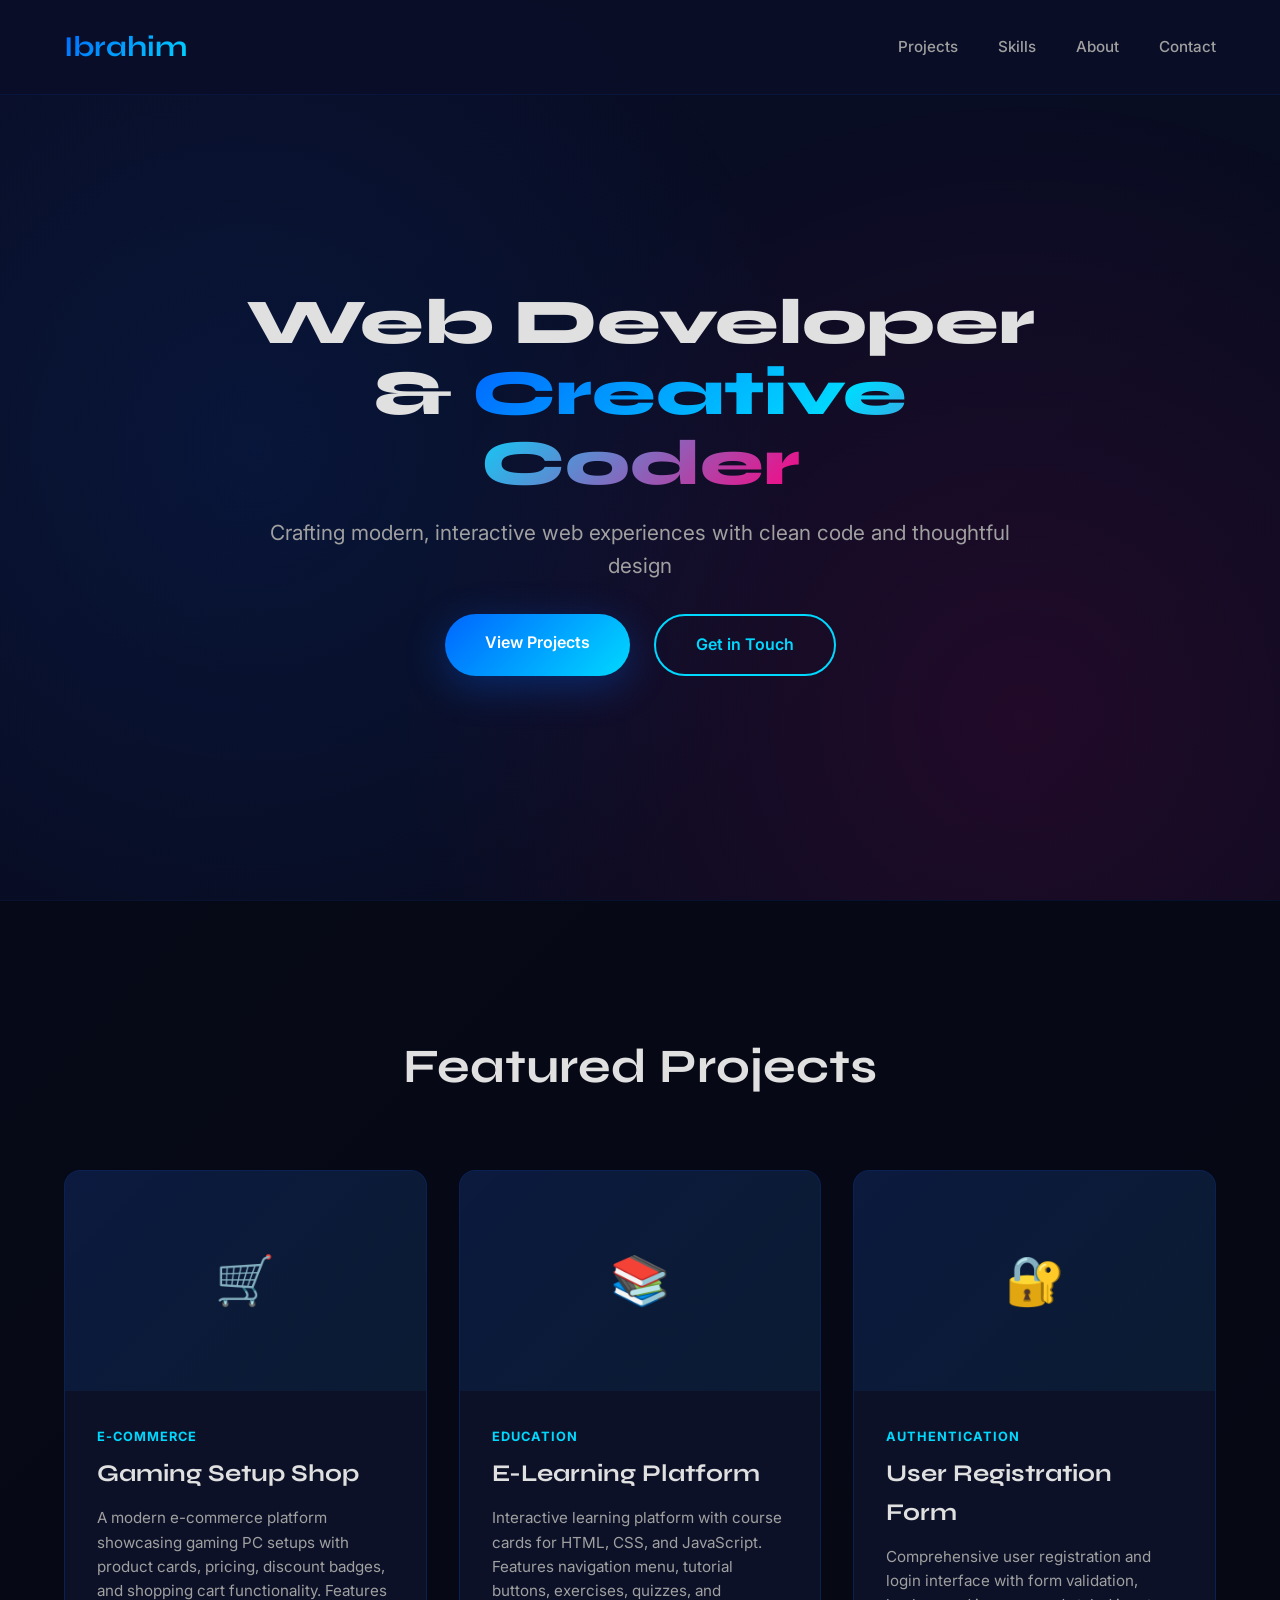
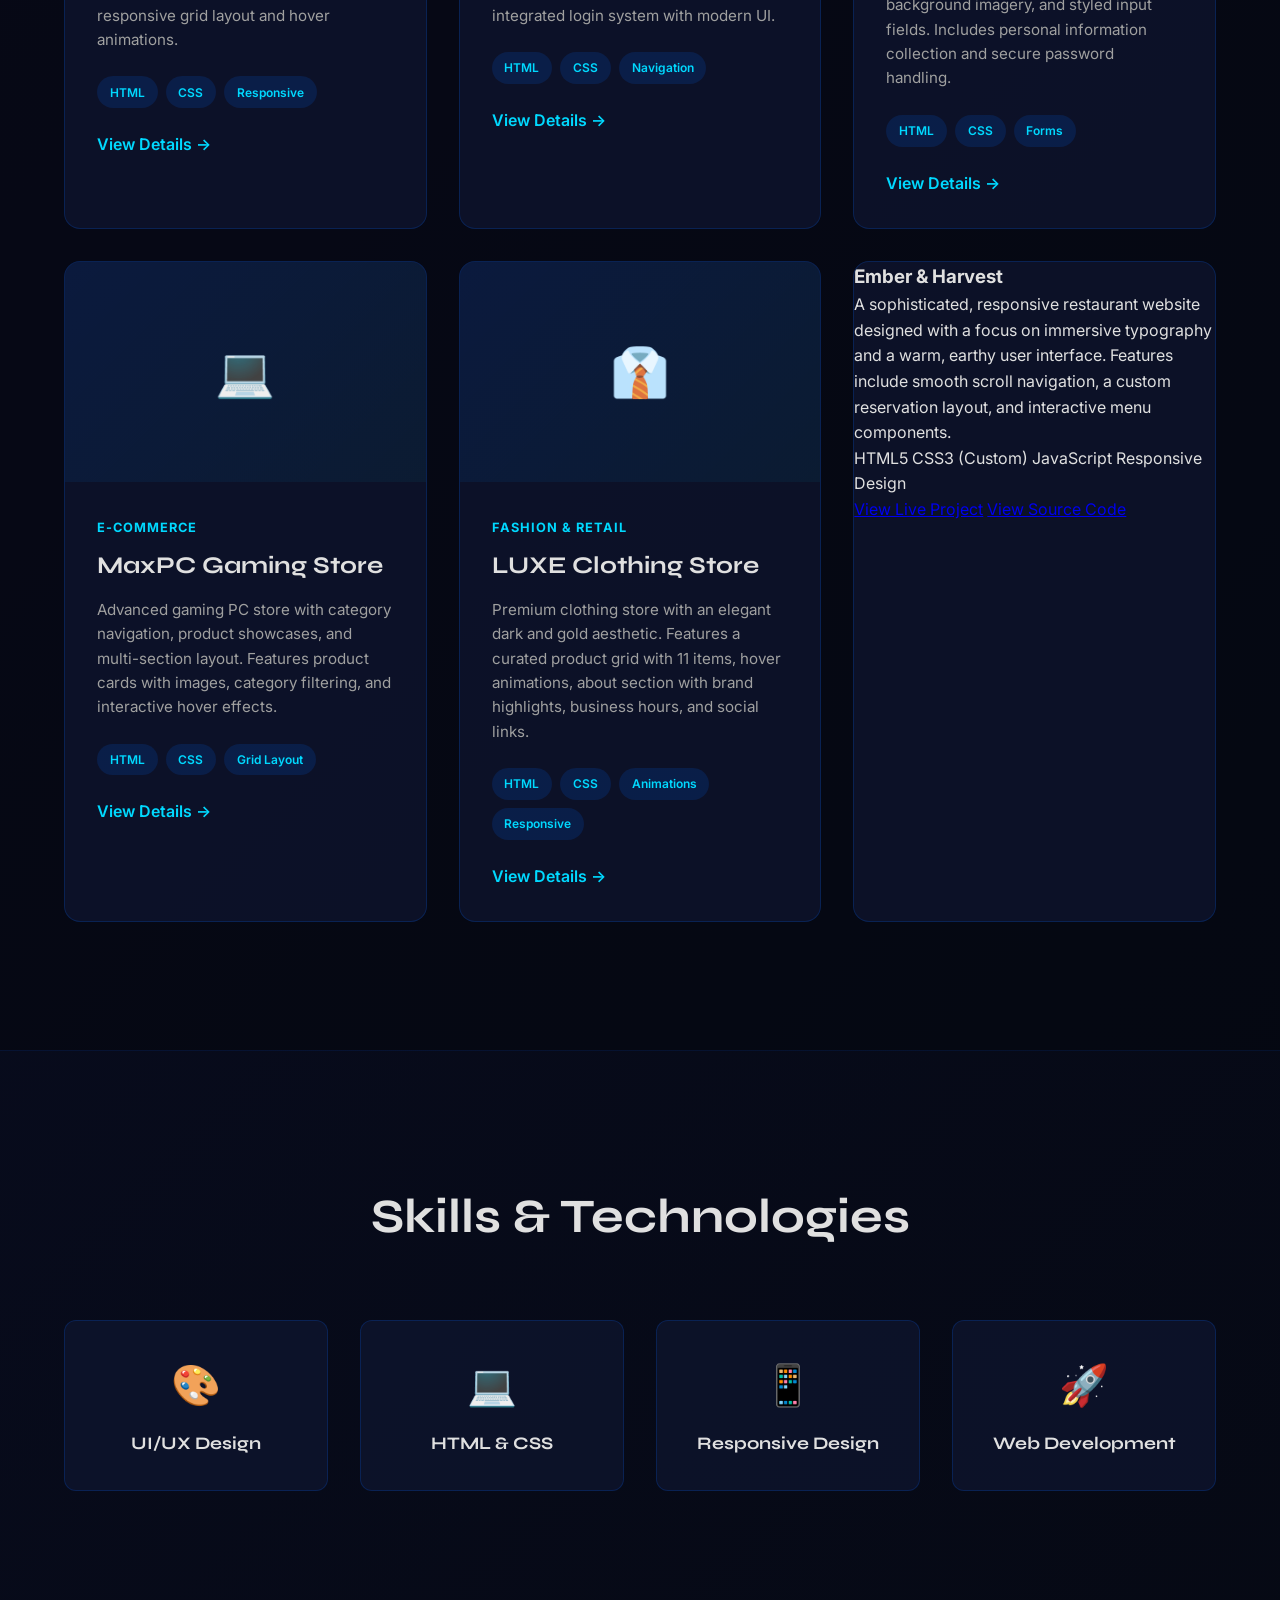
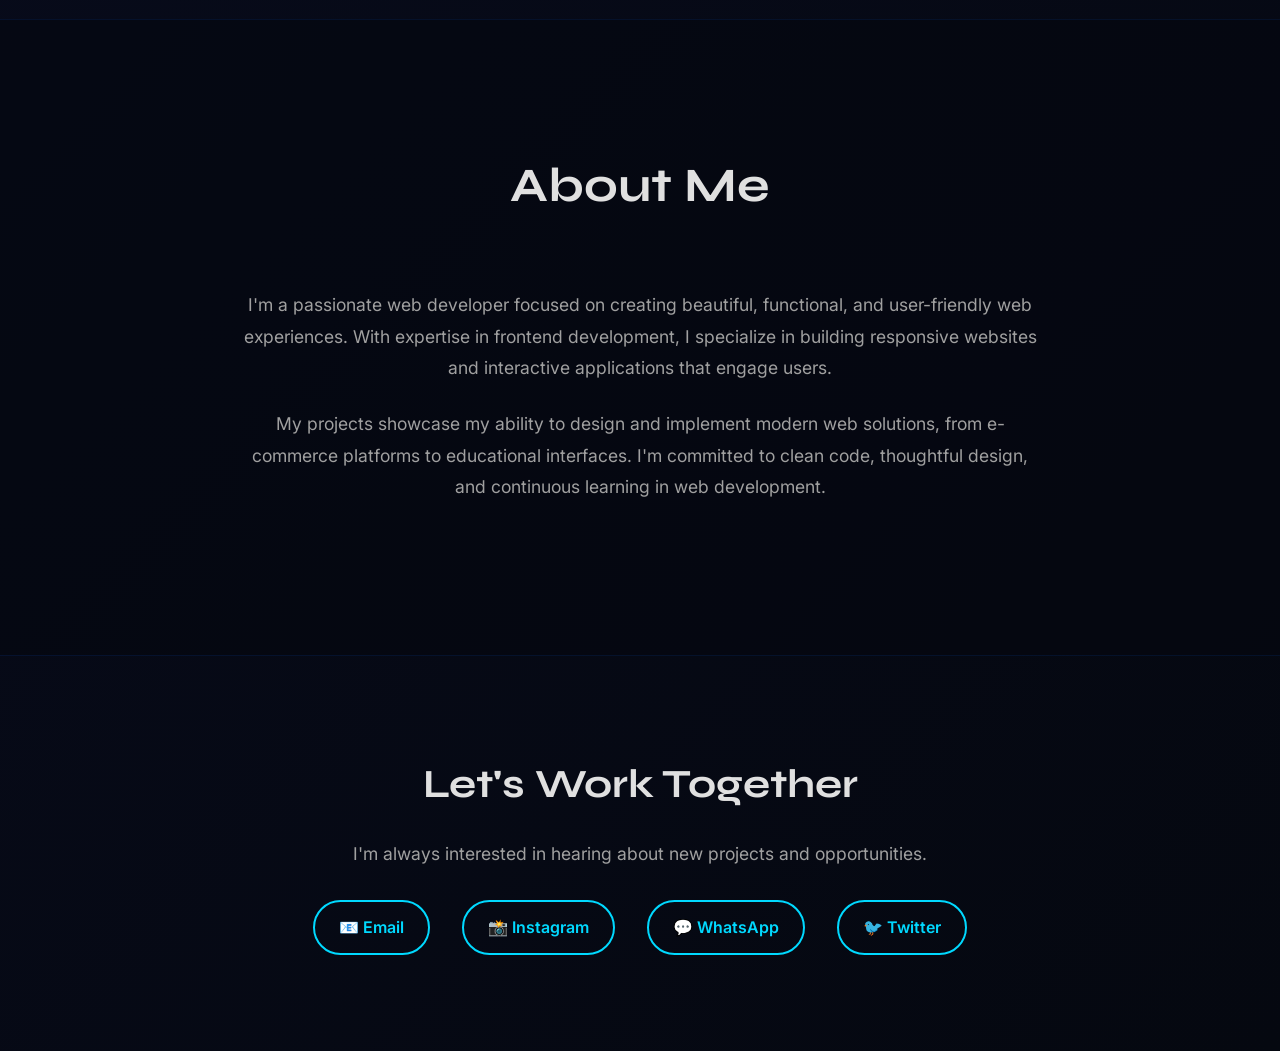
==== commit a5618ebb: "Update index.html" ====
--- a/index.html
+++ b/index.html
@@ -499,7 +499,35 @@
             .contact-link {
                 width: 100%;
             }
-        }
+            .project-card {
+              padding: 2rem;
+              border: 1px solid #e0e0e0;
+              border-radius: 8px;
+              background: #ffffff;
+              transition: transform 0.3s ease;
+            }
+            
+            .project-card:hover {
+              transform: translateY(-5px);
+              box-shadow: 0 10px 20px rgba(0,0,0,0.1);
+            }
+            
+            .tech-tags span {
+              display: inline-block;
+              background: #f4f4f4;
+              padding: 4px 10px;
+              margin-right: 8px;
+              border-radius: 4px;
+              font-size: 0.8rem;
+              color: #555;
+            }
+            
+            .project-links {
+              margin-top: 1.5rem;
+              display: flex;
+              gap: 1rem;
+            }
+                    }
     </style>
 </head>
 <body>
@@ -605,6 +633,22 @@
                     <a href="https://ibrahimxxd1.github.io/cloths-shop/" class="project-link" target="_blank">View Details</a>
                 </div>
             </div>
+            <div class="project-card">
+                  <h3>Ember & Harvest</h3>
+                  <p>A sophisticated, responsive restaurant website designed with a focus on immersive typography and a warm, earthy user interface. Features include smooth scroll navigation, a custom reservation layout, and interactive menu components.</p>
+                
+                  <div class="tech-tags">
+                    <span>HTML5</span>
+                    <span>CSS3 (Custom)</span>
+                    <span>JavaScript</span>
+                    <span>Responsive Design</span>
+                  </div>
+                
+                  <div class="project-links">
+                    <a href="https://ibrahimxxd1.github.io/resto/" target="_blank" class="btn-live">View Live Project</a>
+                    <a href="YOUR_GITHUB_REPO_LINK" target="_blank" class="btn-source">View Source Code</a>
+          </div>
+</div>
 
         </div>
     </section>
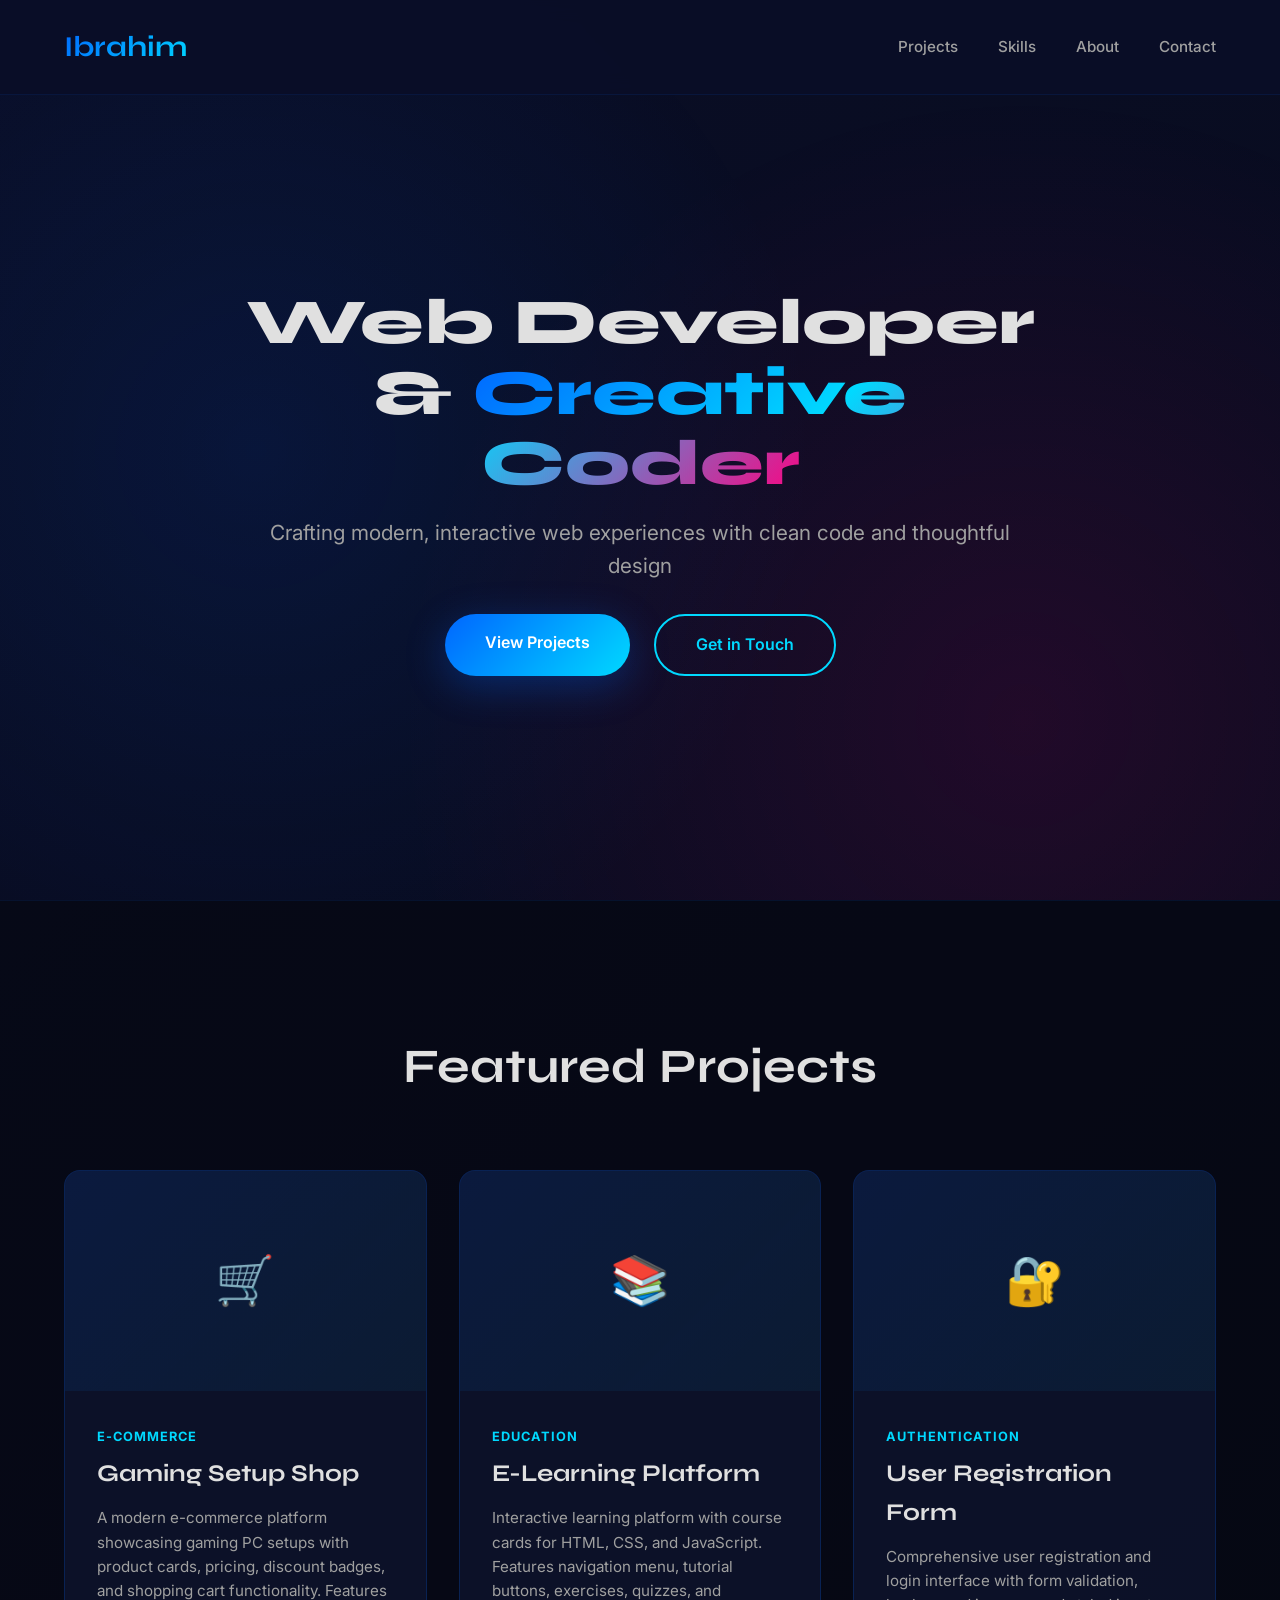
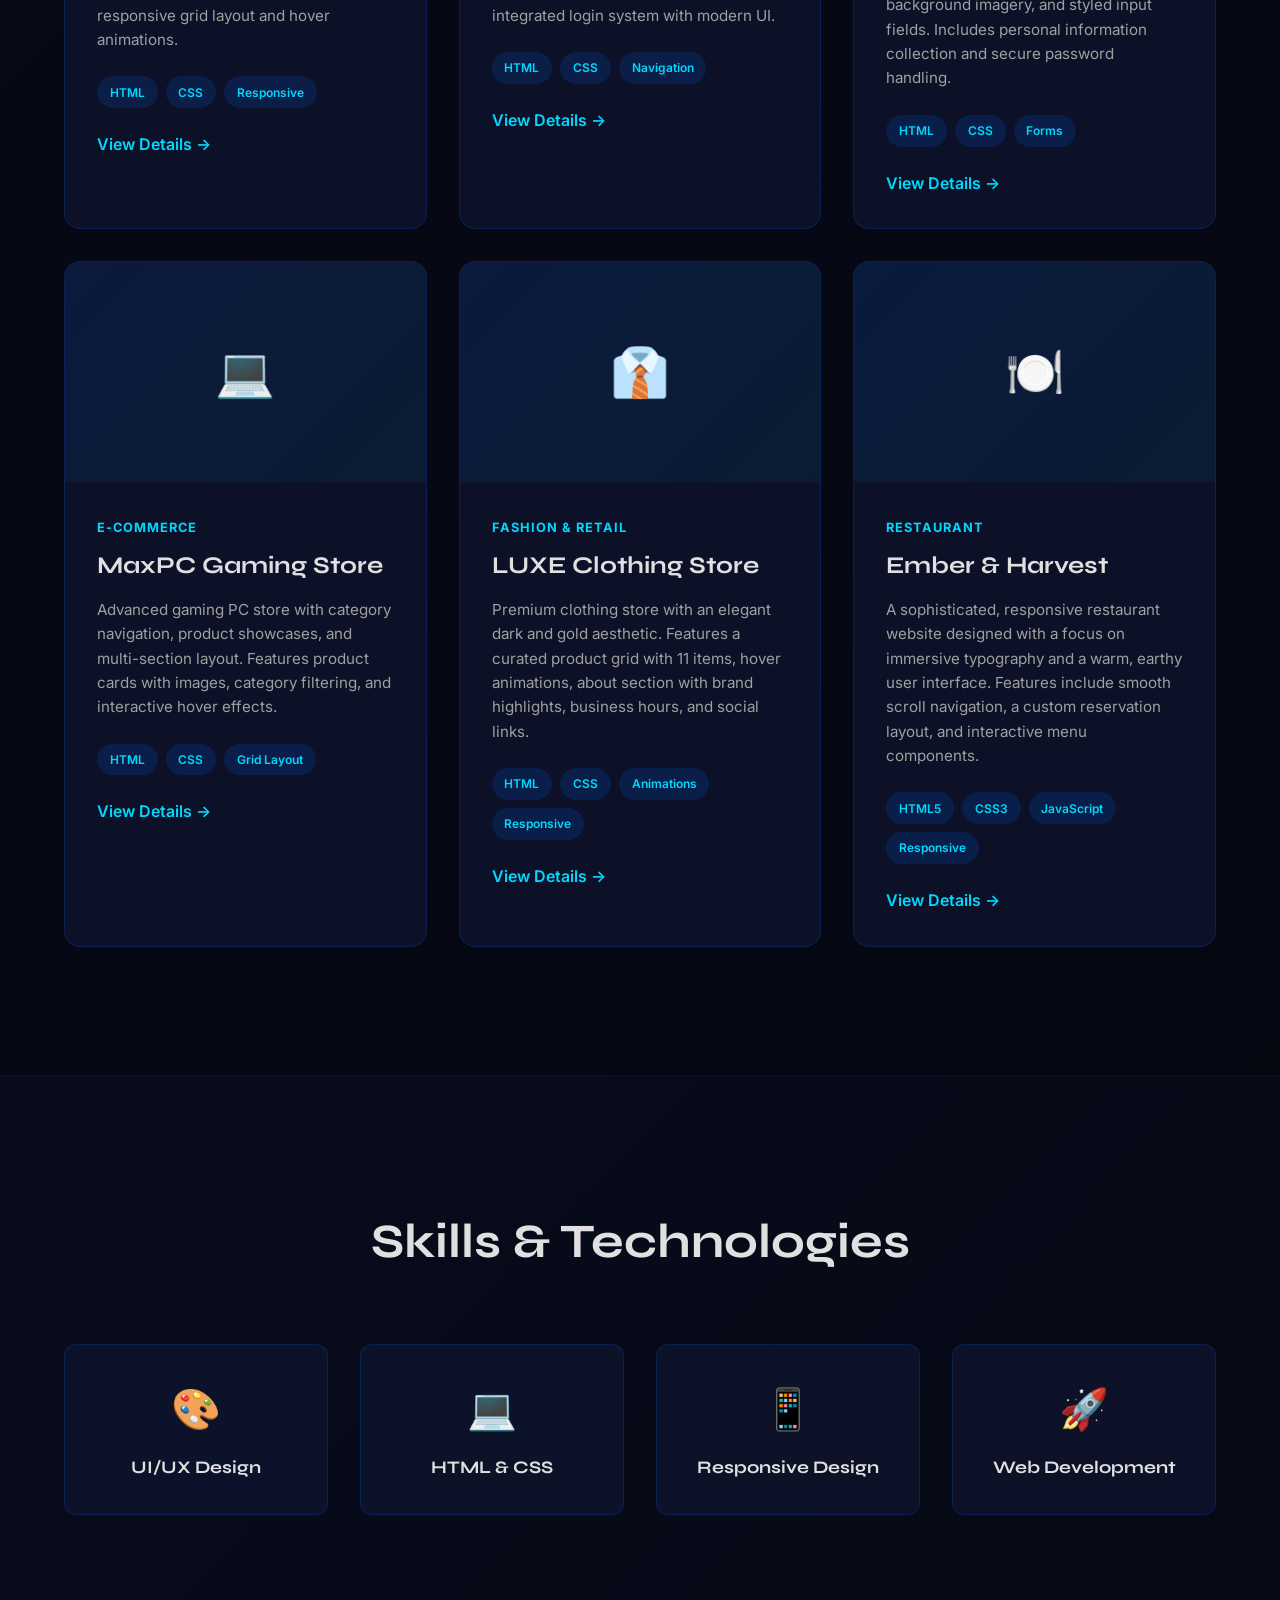
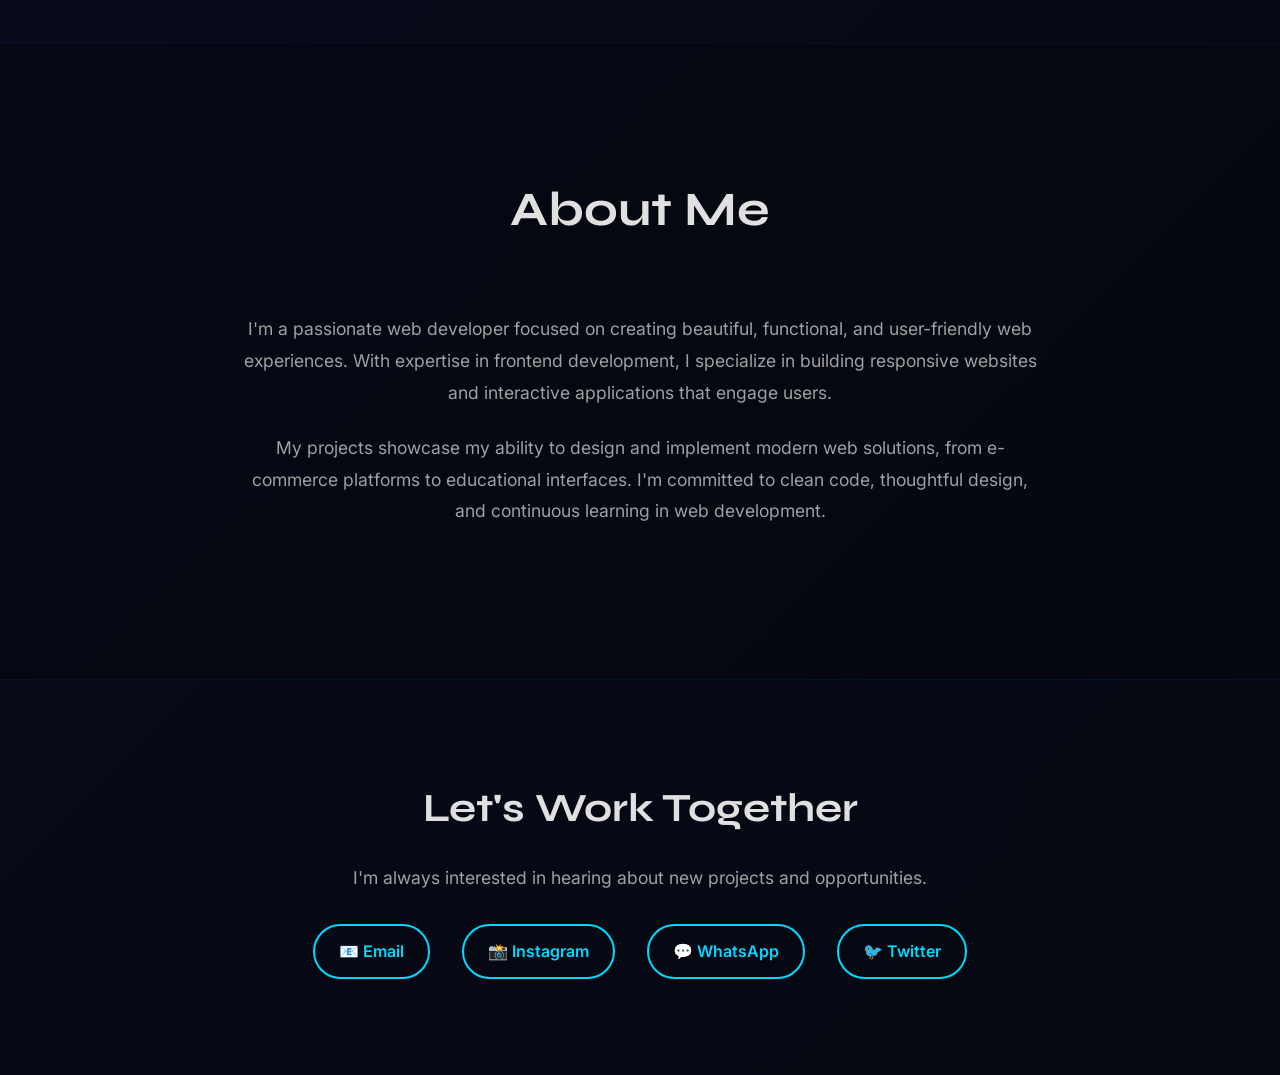
==== commit cd111472: "Update index.html" ====
--- a/index.html
+++ b/index.html
@@ -499,35 +499,7 @@
             .contact-link {
                 width: 100%;
             }
-            .project-card {
-              padding: 2rem;
-              border: 1px solid #e0e0e0;
-              border-radius: 8px;
-              background: #ffffff;
-              transition: transform 0.3s ease;
-            }
-            
-            .project-card:hover {
-              transform: translateY(-5px);
-              box-shadow: 0 10px 20px rgba(0,0,0,0.1);
-            }
-            
-            .tech-tags span {
-              display: inline-block;
-              background: #f4f4f4;
-              padding: 4px 10px;
-              margin-right: 8px;
-              border-radius: 4px;
-              font-size: 0.8rem;
-              color: #555;
-            }
-            
-            .project-links {
-              margin-top: 1.5rem;
-              display: flex;
-              gap: 1rem;
-            }
-                    }
+           
     </style>
 </head>
 <body>
@@ -634,20 +606,20 @@
                 </div>
             </div>
             <div class="project-card">
-                  <h3>Ember & Harvest</h3>
-                  <p>A sophisticated, responsive restaurant website designed with a focus on immersive typography and a warm, earthy user interface. Features include smooth scroll navigation, a custom reservation layout, and interactive menu components.</p>
-                
-                  <div class="tech-tags">
-                    <span>HTML5</span>
-                    <span>CSS3 (Custom)</span>
-                    <span>JavaScript</span>
-                    <span>Responsive Design</span>
-                  </div>
-                
-                  <div class="project-links">
-                    <a href="https://ibrahimxxd1.github.io/resto/" target="_blank" class="btn-live">View Live Project</a>
-                    <a href="YOUR_GITHUB_REPO_LINK" target="_blank" class="btn-source">View Source Code</a>
-          </div>
+            <div class="project-image">🍽️</div>
+            <div class="project-content">
+                <span class="project-tag">Restaurant</span>
+                <h3 class="project-title">Ember & Harvest</h3>
+                <p class="project-desc">A sophisticated, responsive restaurant website designed with a focus on immersive typography and a warm, earthy user interface. Features include smooth scroll navigation, a custom reservation layout, and interactive menu components.</p>
+                <div class="project-tech">
+                    <span class="tech-badge">HTML5</span>
+                    <span class="tech-badge">CSS3</span>
+                    <span class="tech-badge">JavaScript</span>
+                    <span class="tech-badge">Responsive</span>
+                </div>
+                <a href="https://ibrahimxxd1.github.io/resto/" class="project-link" target="_blank">View Details</a>
+    </div>
+</div>
 </div>
 
         </div>
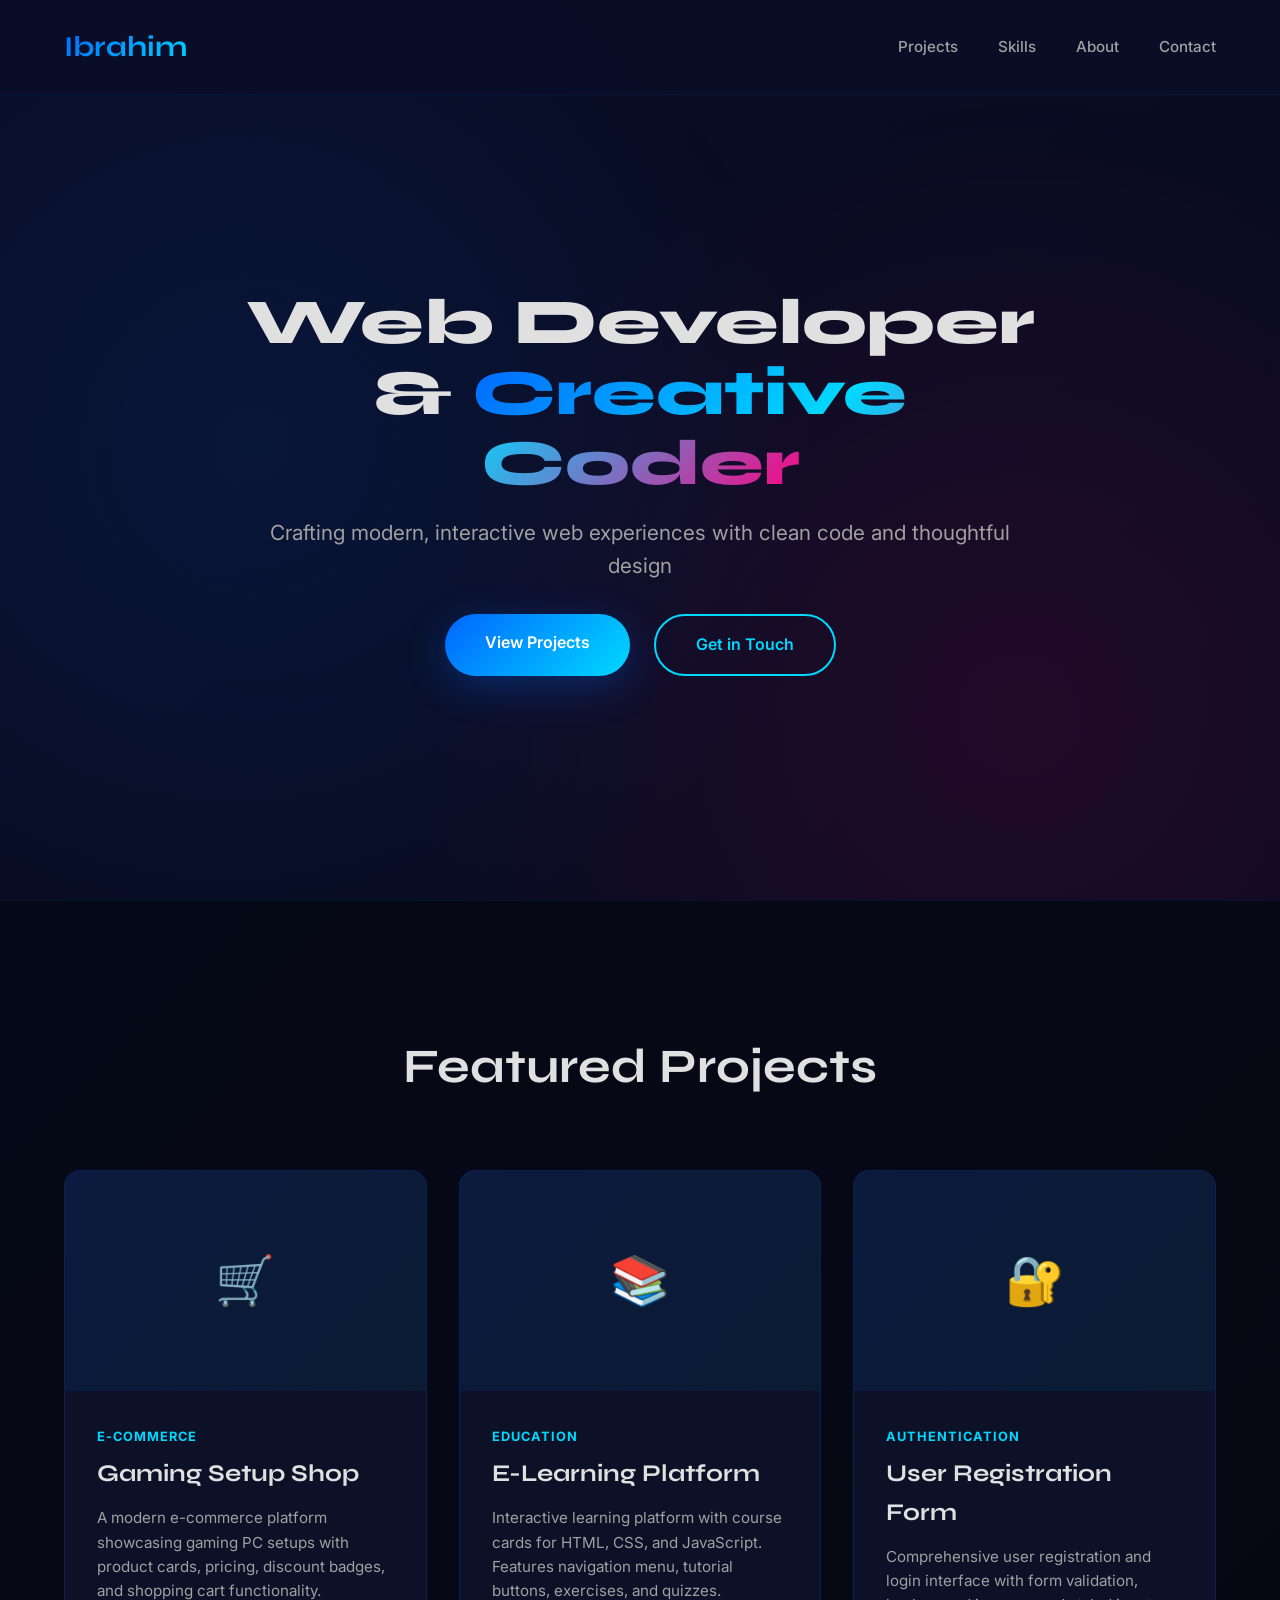
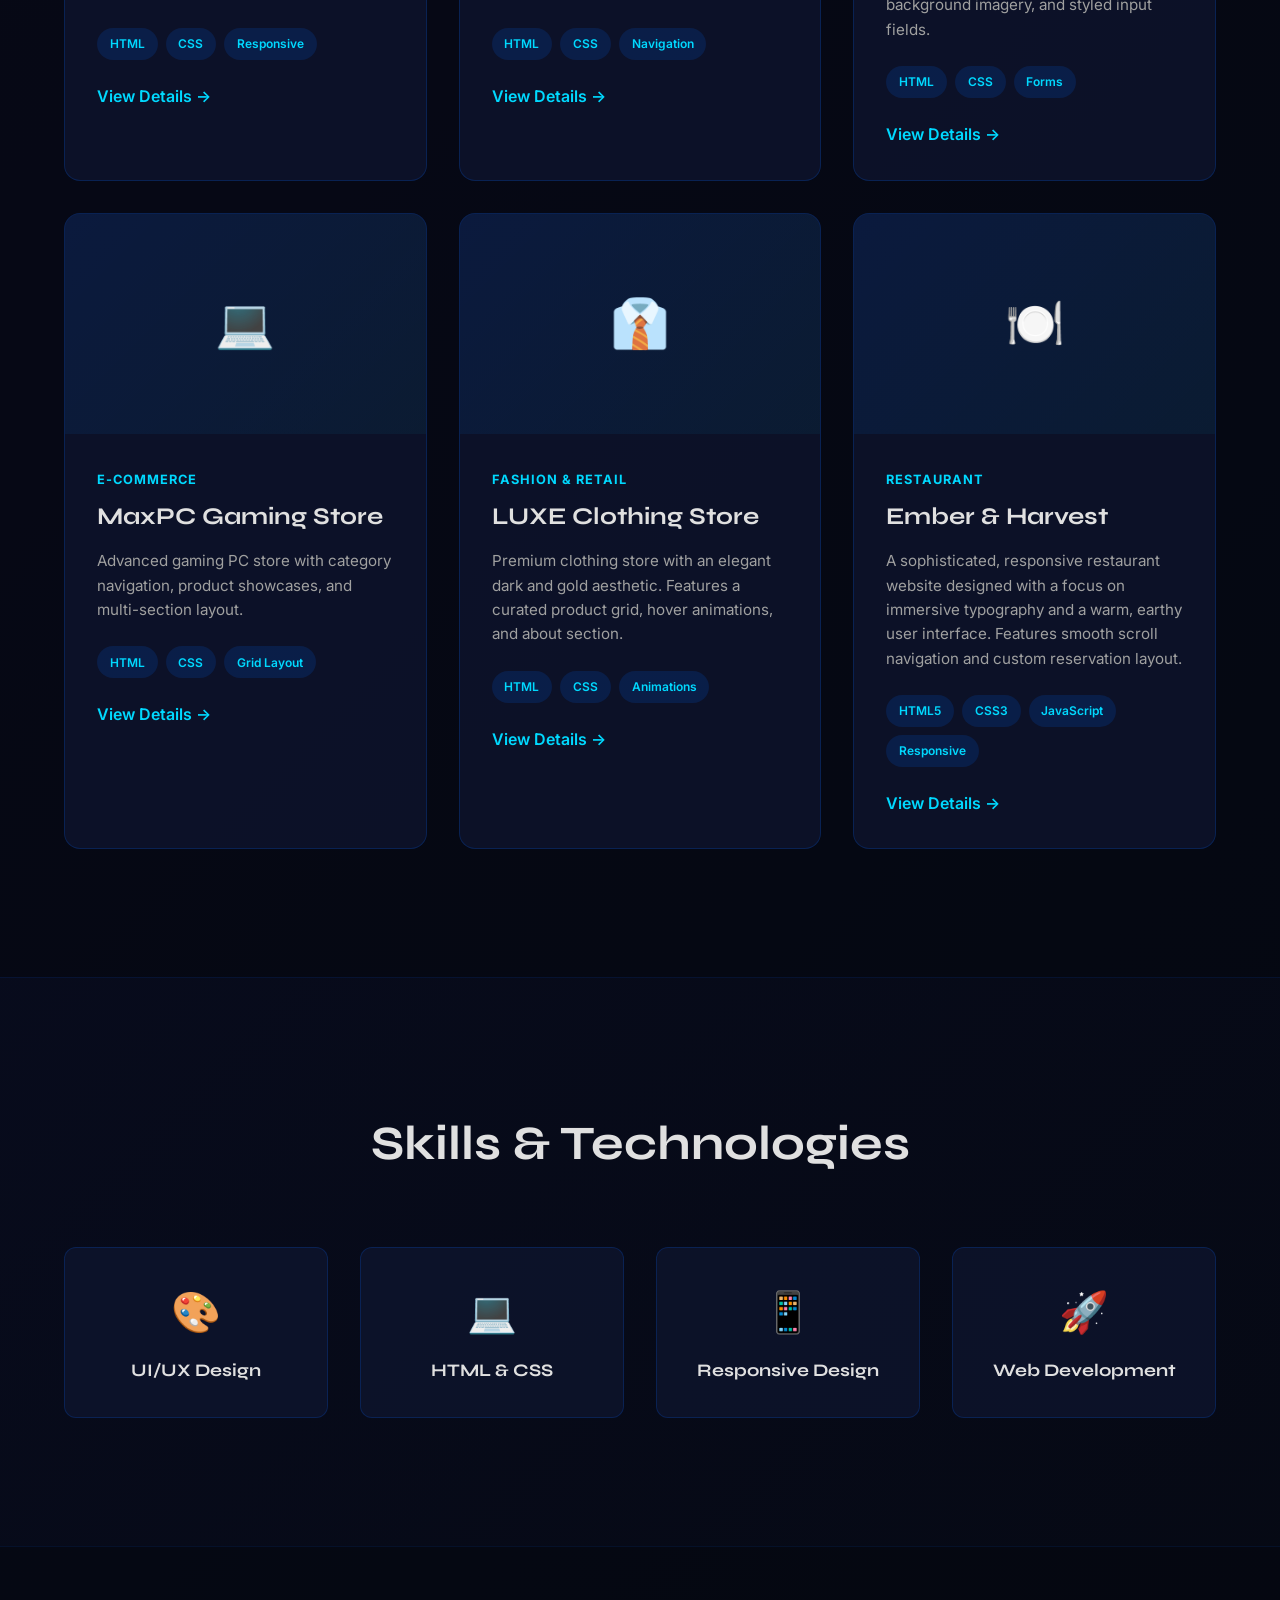
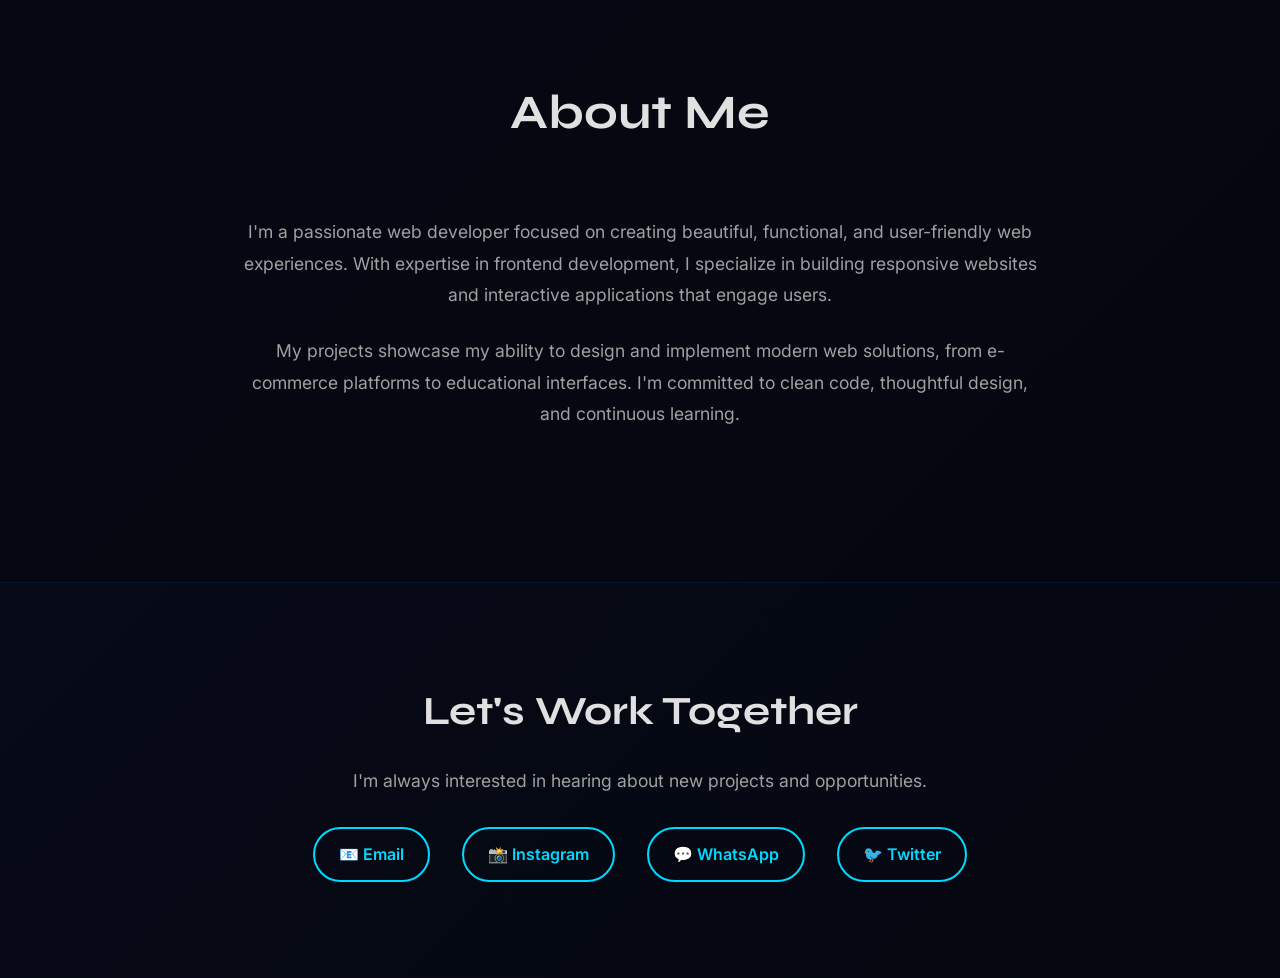
==== commit 1b13f30d: "faaaaaaaah" ====
--- a/index.html
+++ b/index.html
@@ -230,6 +230,7 @@
         .project-card:nth-child(3) { animation-delay: 0.3s; }
         .project-card:nth-child(4) { animation-delay: 0.4s; }
         .project-card:nth-child(5) { animation-delay: 0.5s; }
+        .project-card:nth-child(6) { animation-delay: 0.6s; }
 
         .project-card:hover {
             border-color: var(--secondary);
@@ -354,7 +355,6 @@
         .skill-box:nth-child(2) { animation-delay: 0.2s; }
         .skill-box:nth-child(3) { animation-delay: 0.3s; }
         .skill-box:nth-child(4) { animation-delay: 0.4s; }
-        .skill-box:nth-child(5) { animation-delay: 0.5s; }
 
         .skill-box:hover {
             background: rgba(14, 20, 45, 1);
@@ -436,70 +436,24 @@
         }
 
         @keyframes fadeInUp {
-            from {
-                opacity: 0;
-                transform: translateY(30px);
-            }
-            to {
-                opacity: 1;
-                transform: translateY(0);
-            }
+            from { opacity: 0; transform: translateY(30px); }
+            to { opacity: 1; transform: translateY(0); }
         }
 
         @media (max-width: 768px) {
-            nav {
-                padding: 1rem 3%;
-                flex-direction: column;
-                gap: 1rem;
-            }
-
-            nav ul {
-                gap: 1rem;
-                font-size: 0.85rem;
-            }
-
-            .hero {
-                padding: 6rem 3% 2rem;
-            }
-
-            .hero h1 {
-                font-size: 2.5rem;
-            }
-
-            .hero p {
-                font-size: 1rem;
-            }
-
-            .cta-buttons {
-                flex-direction: column;
-                gap: 1rem;
-            }
-
-            .btn {
-                width: 100%;
-            }
-
-            .section-title {
-                font-size: 2rem;
-            }
-
-            .projects-grid {
-                grid-template-columns: 1fr;
-            }
-
-            .skills-grid {
-                grid-template-columns: repeat(2, 1fr);
-            }
-
-            .contact-links {
-                flex-direction: column;
-                gap: 1rem;
-            }
-
-            .contact-link {
-                width: 100%;
-            }
-           
+            nav { padding: 1rem 3%; flex-direction: column; gap: 1rem; }
+            nav ul { gap: 1rem; font-size: 0.85rem; }
+            .hero { padding: 6rem 3% 2rem; }
+            .hero h1 { font-size: 2.5rem; }
+            .hero p { font-size: 1rem; }
+            .cta-buttons { flex-direction: column; gap: 1rem; }
+            .btn { width: 100%; }
+            .section-title { font-size: 2rem; }
+            .projects-grid { grid-template-columns: 1fr; }
+            .skills-grid { grid-template-columns: repeat(2, 1fr); }
+            .contact-links { flex-direction: column; gap: 1rem; }
+            .contact-link { width: 100%; }
+        }
     </style>
 </head>
 <body>
@@ -534,7 +488,7 @@
                 <div class="project-content">
                     <span class="project-tag">E-Commerce</span>
                     <h3 class="project-title">Gaming Setup Shop</h3>
-                    <p class="project-desc">A modern e-commerce platform showcasing gaming PC setups with product cards, pricing, discount badges, and shopping cart functionality. Features responsive grid layout and hover animations.</p>
+                    <p class="project-desc">A modern e-commerce platform showcasing gaming PC setups with product cards, pricing, discount badges, and shopping cart functionality.</p>
                     <div class="project-tech">
                         <span class="tech-badge">HTML</span>
                         <span class="tech-badge">CSS</span>
@@ -549,7 +503,7 @@
                 <div class="project-content">
                     <span class="project-tag">Education</span>
                     <h3 class="project-title">E-Learning Platform</h3>
-                    <p class="project-desc">Interactive learning platform with course cards for HTML, CSS, and JavaScript. Features navigation menu, tutorial buttons, exercises, quizzes, and integrated login system with modern UI.</p>
+                    <p class="project-desc">Interactive learning platform with course cards for HTML, CSS, and JavaScript. Features navigation menu, tutorial buttons, exercises, and quizzes.</p>
                     <div class="project-tech">
                         <span class="tech-badge">HTML</span>
                         <span class="tech-badge">CSS</span>
@@ -564,7 +518,7 @@
                 <div class="project-content">
                     <span class="project-tag">Authentication</span>
                     <h3 class="project-title">User Registration Form</h3>
-                    <p class="project-desc">Comprehensive user registration and login interface with form validation, background imagery, and styled input fields. Includes personal information collection and secure password handling.</p>
+                    <p class="project-desc">Comprehensive user registration and login interface with form validation, background imagery, and styled input fields.</p>
                     <div class="project-tech">
                         <span class="tech-badge">HTML</span>
                         <span class="tech-badge">CSS</span>
@@ -579,7 +533,7 @@
                 <div class="project-content">
                     <span class="project-tag">E-Commerce</span>
                     <h3 class="project-title">MaxPC Gaming Store</h3>
-                    <p class="project-desc">Advanced gaming PC store with category navigation, product showcases, and multi-section layout. Features product cards with images, category filtering, and interactive hover effects.</p>
+                    <p class="project-desc">Advanced gaming PC store with category navigation, product showcases, and multi-section layout.</p>
                     <div class="project-tech">
                         <span class="tech-badge">HTML</span>
                         <span class="tech-badge">CSS</span>
@@ -589,38 +543,36 @@
                 </div>
             </div>
 
-            <!-- NEW PROJECT -->
             <div class="project-card">
                 <div class="project-image">👔</div>
                 <div class="project-content">
                     <span class="project-tag">Fashion & Retail</span>
                     <h3 class="project-title">LUXE Clothing Store</h3>
-                    <p class="project-desc">Premium clothing store with an elegant dark and gold aesthetic. Features a curated product grid with 11 items, hover animations, about section with brand highlights, business hours, and social links.</p>
+                    <p class="project-desc">Premium clothing store with an elegant dark and gold aesthetic. Features a curated product grid, hover animations, and about section.</p>
                     <div class="project-tech">
                         <span class="tech-badge">HTML</span>
                         <span class="tech-badge">CSS</span>
                         <span class="tech-badge">Animations</span>
-                        <span class="tech-badge">Responsive</span>
                     </div>
                     <a href="https://ibrahimxxd1.github.io/cloths-shop/" class="project-link" target="_blank">View Details</a>
                 </div>
             </div>
+
             <div class="project-card">
-            <div class="project-image">🍽️</div>
-            <div class="project-content">
-                <span class="project-tag">Restaurant</span>
-                <h3 class="project-title">Ember & Harvest</h3>
-                <p class="project-desc">A sophisticated, responsive restaurant website designed with a focus on immersive typography and a warm, earthy user interface. Features include smooth scroll navigation, a custom reservation layout, and interactive menu components.</p>
-                <div class="project-tech">
-                    <span class="tech-badge">HTML5</span>
-                    <span class="tech-badge">CSS3</span>
-                    <span class="tech-badge">JavaScript</span>
-                    <span class="tech-badge">Responsive</span>
+                <div class="project-image">🍽️</div>
+                <div class="project-content">
+                    <span class="project-tag">Restaurant</span>
+                    <h3 class="project-title">Ember & Harvest</h3>
+                    <p class="project-desc">A sophisticated, responsive restaurant website designed with a focus on immersive typography and a warm, earthy user interface. Features smooth scroll navigation and custom reservation layout.</p>
+                    <div class="project-tech">
+                        <span class="tech-badge">HTML5</span>
+                        <span class="tech-badge">CSS3</span>
+                        <span class="tech-badge">JavaScript</span>
+                        <span class="tech-badge">Responsive</span>
+                    </div>
+                    <a href="https://ibrahimxxd1.github.io/resto/" class="project-link" target="_blank">View Details</a>
                 </div>
-                <a href="https://ibrahimxxd1.github.io/resto/" class="project-link" target="_blank">View Details</a>
-    </div>
-</div>
-</div>
+            </div>
 
         </div>
     </section>
@@ -651,7 +603,7 @@
         <h2 class="section-title">About Me</h2>
         <div class="about-content">
             <p>I'm a passionate web developer focused on creating beautiful, functional, and user-friendly web experiences. With expertise in frontend development, I specialize in building responsive websites and interactive applications that engage users.</p>
-            <p>My projects showcase my ability to design and implement modern web solutions, from e-commerce platforms to educational interfaces. I'm committed to clean code, thoughtful design, and continuous learning in web development.</p>
+            <p>My projects showcase my ability to design and implement modern web solutions, from e-commerce platforms to educational interfaces. I'm committed to clean code, thoughtful design, and continuous learning.</p>
         </div>
     </section>
 
